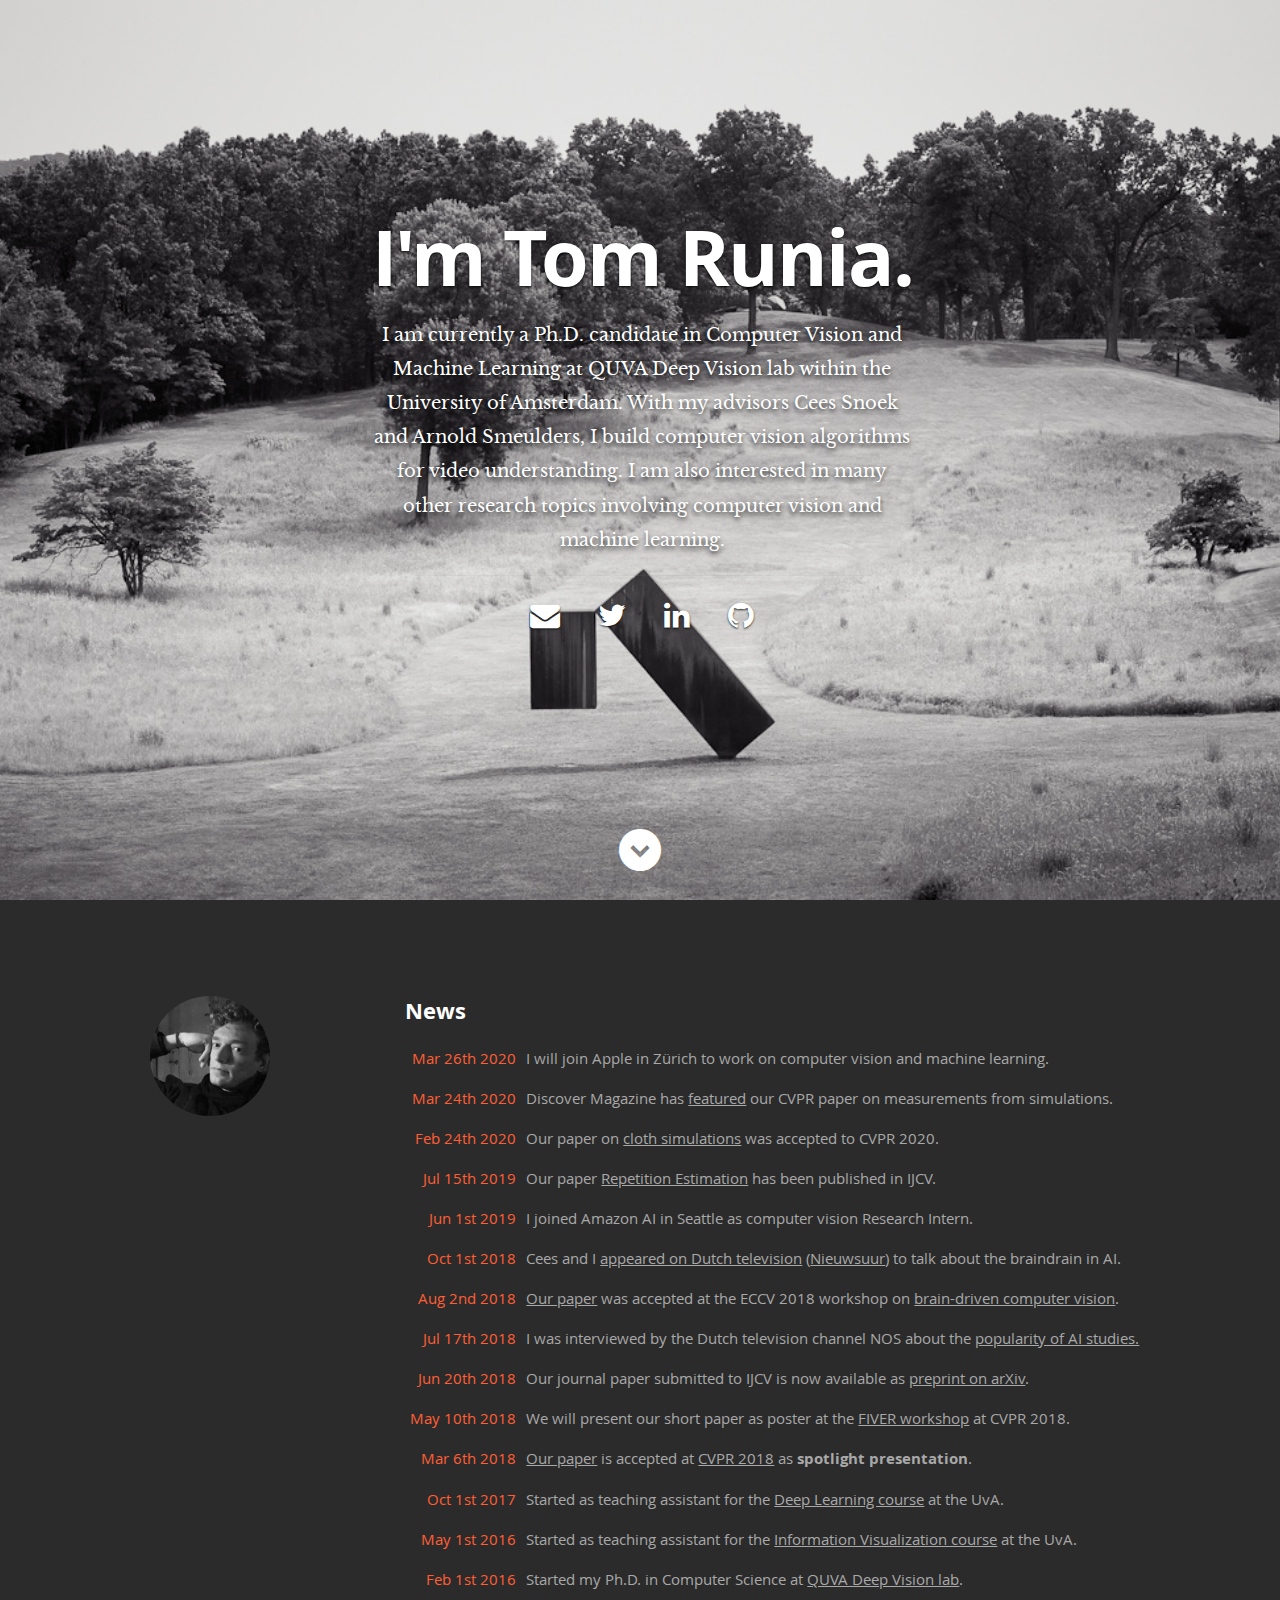
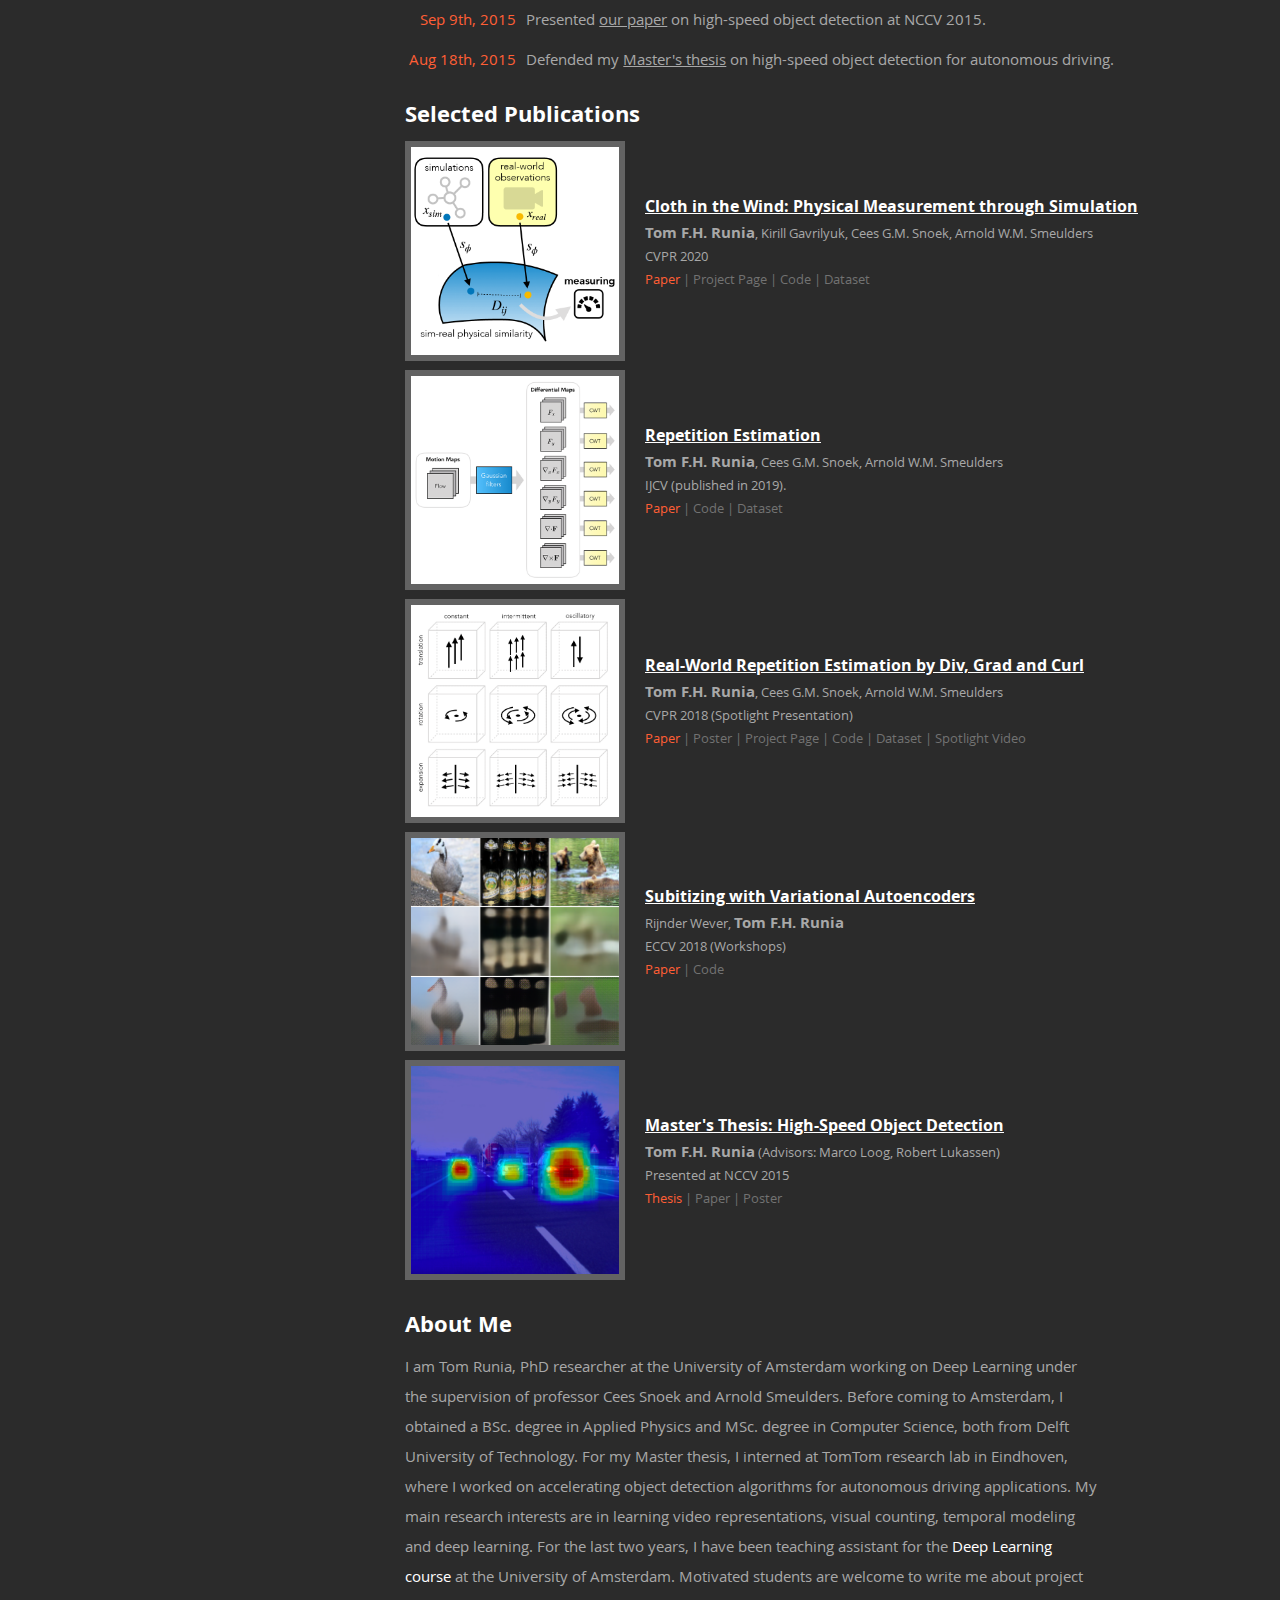
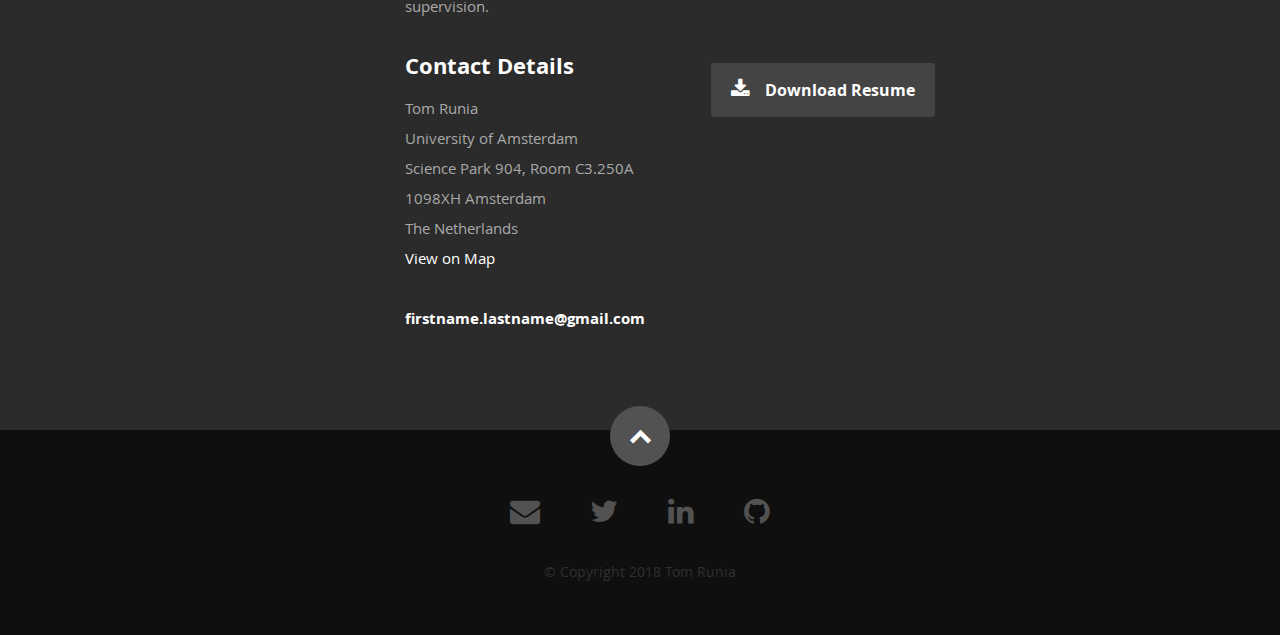
==== index.html @ 2330a6d6 "cvpr links" ====
<!DOCTYPE html>
<!--[if lt IE 8 ]><html class="no-js ie ie7" lang="en"> <![endif]-->
<!--[if IE 8 ]><html class="no-js ie ie8" lang="en"> <![endif]-->
<!--[if (gte IE 8)|!(IE)]><!--><html class="no-js" lang="en"> <!--<![endif]-->
<head>

   <!--- Basic Page Needs
   ================================================== -->
   <meta charset="utf-8">
	<title>Tom Runia | Computer Vision &amp; Machine Learning</title>

   <meta name="keywords" content="Deep Learning, Tom, Runia, Delft, University, Academic, Amsterdam, QUVA, Qualcomm, Research, Machine Learning, Computer Vision, Neural Networks, Video Analysis, Counting, Publications, Multimedia, Detector, Images, Video, Lab">
	<meta name="description" content="Tom Runia&#039;s research on artificial intelligence @ University of Amsterdam.">
	<meta name="author" content="Tom Runia">

   <!-- Mobile Specific Metas
   ================================================== -->
	<meta name="viewport" content="width=device-width, initial-scale=1, maximum-scale=1">

	<!-- CSS
    ================================================== -->
   <link rel="stylesheet" href="css/default.css">
	<link rel="stylesheet" href="css/layout.css">
   <link rel="stylesheet" href="css/media-queries.css">
   <link rel="stylesheet" href="css/magnific-popup.css">

   <!-- Script
   ================================================== -->
	<script src="js/modernizr.js"></script>

   <script>
      var username = "firstname.lastname";
      var hostname = "gmail";
      var suffix   = "com";
      var linktext = username + "@" + hostname + "." + suffix;
      var mttext   = "mail" + "to:" + linktext
   </script>

   <!-- Global site tag (gtag.js) - Google Analytics -->
    <script async src="https://www.googletagmanager.com/gtag/js?id=UA-114690250-1"></script>
    <script>
      window.dataLayer = window.dataLayer || [];
      function gtag(){dataLayer.push(arguments);}
      gtag('js', new Date());

      gtag('config', 'UA-114690250-1');
    </script>


   <!-- Favicons
	================================================== -->
	<link rel="apple-touch-icon" sizes="57x57" href="images/favicons/apple-icon-57x57.png">
   <link rel="apple-touch-icon" sizes="60x60" href="images/favicons/apple-icon-60x60.png">
   <link rel="apple-touch-icon" sizes="72x72" href="images/favicons/apple-icon-72x72.png">
   <link rel="apple-touch-icon" sizes="76x76" href="images/favicons/apple-icon-76x76.png">
   <link rel="apple-touch-icon" sizes="114x114" href="images/favicons/apple-icon-114x114.png">
   <link rel="apple-touch-icon" sizes="120x120" href="images/favicons/apple-icon-120x120.png">
   <link rel="apple-touch-icon" sizes="144x144" href="images/favicons/apple-icon-144x144.png">
   <link rel="apple-touch-icon" sizes="152x152" href="images/favicons/apple-icon-152x152.png">
   <link rel="apple-touch-icon" sizes="180x180" href="images/favicons/apple-icon-180x180.png">
   <link rel="icon" type="image/png" sizes="192x192"  href="images/favicons/android-icon-192x192.png">
   <link rel="icon" type="image/png" sizes="32x32" href="images/favicons/favicon-32x32.png">
   <link rel="icon" type="image/png" sizes="96x96" href="images/favicons/favicon-96x96.png">
   <link rel="icon" type="image/png" sizes="16x16" href="images/favicons/favicon-16x16.png">
   <link rel="manifest" href="/manifest.json">
   <meta name="msapplication-TileColor" content="#ffffff">
   <meta name="msapplication-TileImage" content="images/favicons/ms-icon-144x144.png">
   <meta name="theme-color" content="#ffffff">

</head>

<body>

   <!-- Header
   ================================================== -->
   <header id="home">

      <nav id="nav-wrap">

         <a class="mobile-btn" href="#nav-wrap" title="Show navigation">Show navigation</a>
	      <a class="mobile-btn" href="#" title="Hide navigation">Hide navigation</a>

         <!-- <ul id="nav" class="nav">
            <li class="current"><a class="smoothscroll" href="#home">Home</a></li>
            <li><a class="smoothscroll" href="#about">About</a></li>
            <li><a class="smoothscroll" href="#about">Contact</a></li>
         </ul> -->

      </nav> <!-- end #nav-wrap -->

      <div class="row banner">
         <div class="banner-text">
            <h1 class="responsive-headline">I'm Tom Runia.</h1>
            <h3>I am currently a Ph.D. candidate in Computer Vision and Machine Learning at <a href="https://ivi.fnwi.uva.nl/quva/" title="QUVA Deep Vision Lab"></a>QUVA Deep Vision lab</a> within the University of Amsterdam. With my advisors <a href="http://www.ceessnoek.info/">Cees Snoek</a> and <a href="https://staff.fnwi.uva.nl/a.w.m.smeulders/">Arnold Smeulders</a>, I build computer vision algorithms for video understanding. I am also interested in many other research topics involving computer vision and machine learning.</h3>
            <hr />
            <ul class="social">
               <li><script>document.write("<a href='" + mttext + "'>");</script><i class="fa fa-envelope"></i></a></li>
               <li><a href="https://twitter.com/tomrunia" title="Twitter"><i class="fa fa-twitter"></i></a></li>
               <li><a href="https://www.linkedin.com/in/tom-runia-29448435" title="LinkedIn"><i class="fa fa-linkedin"></i></a></li>
               <!-- <li><a href="https://scholar.google.com/" title="Google Scholar"><i class="fa fa-graduation-cap"></i></a></li> -->
               <li><a href="https://github.com/tomrunia" title="GitHub"><i class="fa fa-github"></i></a></li>
            </ul>

         </div>
      </div>

      <p class="scrolldown">
         <a class="smoothscroll" href="#about"><i class="icon-down-circle"></i></a>
      </p>

   </header> <!-- Header End -->


   <!-- About Section
   ================================================== -->
   <section id="about">

      <div class="row">

         <div class="three columns">

            <img class="profile-pic"  src="images/tom-runia-profile-picture.png" alt="Tom Runia profile picture" />

         </div>

         <div class="nine columns main-col">

            <h2>News</h2>

            <table id="news">
               <tr>
                  <td class="date">Mar 26th 2020</td>
                  <td class="description">I will join Apple in Z&uuml;rich to work on computer vision and machine learning.</td>
               </tr>
               <tr>
                  <td class="date">Mar 24th 2020</td>
                  <td class="description">Discover Magazine has <a href="https://www.discovermagazine.com/technology/digital-simulations-herald-a-new-era-of-intelligent-measurement"
                     title="Digital Simulations Herald a New Era of Intelligent Measurement">featured</a> our CVPR paper on measurements from simulations.
               </tr>
               <tr>
                  <td class="date">Feb 24th 2020</td>
                  <td class="description">Our paper on <a href="https://arxiv.org/abs/2003.05065" title="Cloth in the Wind">cloth simulations</a> was accepted to CVPR 2020.</td>
               </tr>
               <tr>
                  <td class="date">Jul 15th 2019</td>
                  <td class="description">Our paper <a href="https://link.springer.com/article/10.1007/s11263-019-01194-0">Repetition Estimation</a> has been published in IJCV.</td>
               </tr>
               <tr>
                  <td class="date">Jun 1st 2019</td>
                  <td class="description">I joined Amazon AI in Seattle as computer vision Research Intern.</td>
               </tr>
              <tr>
                <td class="date">Oct 1st 2018</td>
                <td class="description">Cees and I <a href='assets/20180930_Nieuwsuur_Braindrain.mp4' title='Nieuwsuur on the Briandrain in AI'>appeared on Dutch television</a> (<a href="https://nos.nl/nieuwsuur/artikel/2252834-ai-special-het-spanningsvlak-tussen-mens-en-machine.html" title="AI-special: het spanningsvlak tussen mens en machine">Nieuwsuur</a>) to talk about the braindrain in AI.
                </td>
              </tr>
              <tr>
                <td class="date">Aug 2nd 2018</td>
                <td class="description"><a href="https://arxiv.org/abs/1808.00257" title="Subitizing with Variational Autoencoders">Our paper</a> was accepted at the ECCV 2018 workshop on <a href="http://www.upcv.upatras.gr/BDCV/dates.html">brain-driven computer vision</a>.</td>
              </tr>
              <tr>
                <td class="date">Jul 17th 2018</td>
                <td class="description">I was interviewed by the Dutch television channel NOS about the <a href="https://nos.nl/artikel/2241827-actieplan-nodig-voor-populaire-computertechnische-studies.html" title=
                  "NOS Nieuws | Actieplan nodig voor populaire computertechnische studies" target="_blank">popularity of AI studies.</td>
              </tr>
              <tr>
                <td class="date">Jun 20th 2018</td>
                <td class="description">Our journal paper submitted to IJCV is now available as <a href="https://arxiv.org/abs/1806.06984" title="Repetition Estimation at arXiv">preprint on arXiv</a>.</td>
              </tr>
               <tr>
                <td class="date">May 10th 2018</td>
                <td class="description">We will present our short paper as poster at the <a href="http://fiver.eecs.umich.edu/" title="Fine-Grained Instructional Video Understanding Workshop">FIVER workshop</a> at CVPR 2018.</td>
              </tr>
              <tr>
                <td class="date">Mar 6th 2018</td>
                <td class="description"><a href="http://openaccess.thecvf.com/content_cvpr_2018/papers/Runia_Real-World_Repetition_Estimation_CVPR_2018_paper.pdf" title="Real-World Repetition Estimation by Div, Grad and Curl">Our paper</a> is accepted at <a href="http://cvpr2018.thecvf.com/" title="The IEEE Conference on Computer Vision and Pattern Recognition">CVPR 2018</a> as <strong>spotlight presentation</strong>.</td>
              </tr>
              <tr>
                <td class="date">Oct 1st 2017</td>
                <td class="description">Started as teaching assistant for the <a href="https://deeplearningamsterdam.github.io/" title="UvA deep learning course">Deep Learning course</a> at the UvA.</td>
              </tr>
              <tr>
                <td class="date">May 1st 2016</td>
                <td class="description">Started as teaching assistant for the <a href="https://github.com/tomrunia/UvA-InfoVis-Students" title="UvA information visualization course">Information Visualization course</a> at the UvA.</td>
              </tr>
              <tr>
                <td class="date">Feb 1st 2016</td>
                <td class="description">Started my Ph.D. in Computer Science at <a href="https://ivi.fnwi.uva.nl/quva/category/news/" title="QUVA Deep Vision Lab">QUVA Deep Vision lab</a>.</td>
              </tr>
              <tr>
                <td class="date">Sep 9th, 2015</td>
                <td class="description">Presented <a href="assets/runia2015-high-speed-object-detection.pdf" title="The System Design of a High-Speed Object Detector">our paper</a> on high-speed object detection at NCCV 2015.</td>
              </tr>
              <tr>
                <td class="date">Aug 18th, 2015</td>
                <td class="description">Defended my <a href="assets/runia2015-master-thesis.pdf" title="Master's thesis on High-Speed Object Detection">Master's thesis</a> on high-speed object detection for autonomous driving.</td>
              </tr>

            </table>

            <h2>Selected Publications</h2>

            <table id="publications">

               <!-- CVPR 2020 -->
               <tr>
                <td class="paper-thumbnail"><a href="http://openaccess.thecvf.com/content_CVPR_2020/papers/Runia_Cloth_in_the_Wind_A_Case_Study_of_Physical_Measurement_CVPR_2020_paper.pdf" title="Cloth in the Wind: A Case Study of Physical Measurement through Simulation"><img src="images/paper-thumbnails/cvpr2020_cloth.png" alt="CVPR 2020 - Cloth in the Wind: A Case Study of Physical Measurement through Simulation"/></a></td>
                <td class="description">
                  <h4><a href="http://openaccess.thecvf.com/content_CVPR_2020/papers/Runia_Cloth_in_the_Wind_A_Case_Study_of_Physical_Measurement_CVPR_2020_paper.pdf" title="Cloth in the Wind: A Case Study of Physical Measurement through Simulation">Cloth in the Wind: Physical Measurement through Simulation</a></h4>
                  <p>
                     <span class="authors"><strong>Tom F.H. Runia</strong>, Kirill Gavrilyuk, Cees G.M. Snoek, Arnold W.M. Smeulders</span> <br />
                     <span class="venue"><a href="http://cvpr2020.thecvf.com/">CVPR 2020</a></span> <br />
                     <span class="links">
                        <a href="http://openaccess.thecvf.com/content_CVPR_2020/papers/Runia_Cloth_in_the_Wind_A_Case_Study_of_Physical_Measurement_CVPR_2020_paper.pdf" title="Cloth in the Wind: A Case Study of Physical Measurement through Simulation" class="paper-link">Paper</a> |
                        <a href="http://tomrunia.github.io/projects/cloth/" title="CVPR 2020 - Project Page">Project Page</a> |
                        <a href="https://github.com/tomrunia/SDN/" title="CVPR 2020 - Github">Code</a> | <a href="http://isis-data.science.uva.nl/tomrunia/runia-flag-dataset.tar.gz"
                           title="CVPR 2020 - Dataset Download">Dataset</a>
                     </span>
                  </p>
                </td>
               </tr>

               <!-- IJCV 2018 -->
               <tr>
                <td class="paper-thumbnail"><a href="https://link.springer.com/article/10.1007/s11263-019-01194-0" title="Repetition Estimation"><img src="images/paper-thumbnails/ijcv2018_runia_repetition.png" alt="IJCV - Repetition Estimation"/></a></td>
                <td class="description">
                  <h4><a href="https://link.springer.com/article/10.1007/s11263-019-01194-0" title="Repetition Estimation">Repetition Estimation</a></h4>
                  <p>
                     <span class="authors"><strong>Tom F.H. Runia</strong>, Cees G.M. Snoek, Arnold W.M. Smeulders</span> <br/>
                     <span class="venue"><a href="https://link.springer.com/article/10.1007/s11263-019-01194-0">IJCV (published in 2019).</a></span> <br/>
                     <span class="links"><a href="https://link.springer.com/article/10.1007/s11263-019-01194-0" title="Repetition Estimation" class="paper-link">Paper</a> | <a href="https://github.com/tomrunia/PyTorchWavelets" title="IJCV - Github">Code</a> | <a href="http://isis-data.science.uva.nl/tomrunia/QUVARepetitionDataset.tar.gz" title="CVPR 2018 - Dataset Download">Dataset</a></span>
                  </p>
                </td>
               </tr>

               <!-- CVPR 2018 -->
               <tr>
                <td class="paper-thumbnail"><a href="http://openaccess.thecvf.com/content_cvpr_2018/papers/Runia_Real-World_Repetition_Estimation_CVPR_2018_paper.pdf" title="Real-World Repetition Estimation by Div, Grad and Curl"><img src="images/paper-thumbnails/cvpr2018_runia_repetition.png" alt="CVPR 2018 - Real-World Repetition Estimation by Div, Grad and Curl" style="padding:6px;"/></a></td>
                <td class="description">
                  <h4><a href="http://openaccess.thecvf.com/content_cvpr_2018/papers/Runia_Real-World_Repetition_Estimation_CVPR_2018_paper.pdf" title="Real-World Repetition Estimation by Div, Grad and Curl">Real-World Repetition Estimation by Div, Grad and Curl</a></h4>
                  <p>
                     <span class="authors"><strong>Tom F.H. Runia</strong>, Cees G.M. Snoek, Arnold W.M. Smeulders</span> <br/>
                     <span class="venue"><a href="http://cvpr2018.thecvf.com/">CVPR 2018 (Spotlight Presentation)</a></span> <br/>
                     <span class="links"><a href="http://openaccess.thecvf.com/content_cvpr_2018/papers/Runia_Real-World_Repetition_Estimation_CVPR_2018_paper.pdf" title="Real-World Repetition Estimation by Div, Grad and Curl" class="paper-link">Paper</a> | <a href="assets/runia_cvpr2018_poster.png" title="CVPR 2018 poster">Poster</a> | <a href="http://tomrunia.github.io/projects/repetition/" title="CVPR 2018 - Project Page">Project Page</a> | <a href="https://github.com/tomrunia/RepetitionEstimation" title="CVPR 2018 - Github">Code</a> | <a href="http://isis-data.science.uva.nl/tomrunia/QUVARepetitionDataset.tar.gz" title="CVPR 2018 - Dataset Download">Dataset</a> | <a href="https://www.youtube.com/watch?v=CSrai1_KOxE" title="Spotlight Video">Spotlight Video</a></span>
                  </p>
                </td>
               </tr>

               <!-- ECCV Workshop 2018 -->
               <tr>
                  <td class="paper-thumbnail"><a href="assets/wever_runia_ECCV-W2018_subitizing.pdf"
                        title="Subitizing with Variational Autoencoders"><img
                           src="images/paper-thumbnails/eccvw2018_subitizing_preview.png"
                           alt="ECCV-W - Subitizing with Variational Autoencoders" /></a></td>
                  <td class="description">
                     <h4><a href="assets/wever_runia_ECCV-W2018_subitizing.pdf"
                           title="Subitizing with Variational Autoencoders">Subitizing with Variational Autoencoders</a></h4>
                     <p>
                        <span class="authors">Rijnder Wever, <strong>Tom F.H. Runia</strong></span> <br />
                        <span class="venue"><a href="https://eccv2018.org/">ECCV 2018 (Workshops)</a></span> <br />
                        <span class="links"><a href="assets/wever_runia_ECCV-W2018_subitizing.pdf"
                              title="Subitizing with Variational Autoencoders" class="paper-link">Paper</a> | <a
                              href="https://github.com/rien333/numbersense-vae" title="ECCV-W Subitizing - Github">Code</a></span>
                     </p>
                  </td>
               </tr>

               <!-- NCCV 2016 -->
               <tr>
                <td class="paper-thumbnail"><a href="assets/runia2015-master-thesis.pdf" title="Master's Thesis - Tom Runia"><img src="images/paper-thumbnails/nccv2015_runia_object_detection.png" alt="CVPR 2018 - Master's Thesis - High-Speed Object Detection" style="padding:0;"/></a></td>
                <td class="description">
                  <h4><a href="assets/runia2015-master-thesis.pdf" title="Master's Thesis - Tom Runia">Master's Thesis: High-Speed Object Detection</a></h4>
                  <p>
                     <span class="authors"><strong>Tom F.H. Runia</strong> (Advisors: Marco Loog, Robert Lukassen)</span> <br/>
                     <span class="venue"><a href="http://www.nccv2015.nl/index.html">Presented at NCCV 2015</a></span> <br/>
                     <span class="links"><a href="assets/runia2015-master-thesis.pdf" title="Master's Thesis Tom Runia" class="paper-link">Thesis</a> | <a href="assets/runia2015-high-speed-object-detection.pdf" title="NCCV 2015 paper">Paper</a> | <a href="assets/runia2015-poster-nccv-high-speed-object-detection.pdf" title="NCCV 2015 poster">Poster</a></span>
                  </p>
                </td>
               </tr>
            </table>

            <h2>About Me</h2>

            <p>I am Tom Runia, PhD researcher at the University of Amsterdam working on Deep Learning under the supervision of professor Cees Snoek and Arnold Smeulders. Before coming to Amsterdam, I obtained a BSc. degree in Applied Physics and MSc. degree in Computer Science, both from Delft University of Technology. For my Master thesis, I interned at TomTom research lab in Eindhoven, where I worked on accelerating object detection algorithms for autonomous driving applications. My main research interests are in learning video representations, visual counting, temporal modeling and deep learning. For the last two years, I have been teaching assistant for the <a href="http://uvadlc.github.io/">Deep Learning course</a> at the University of Amsterdam. Motivated students are welcome to write me about project supervision.
            </p>

            <div class="row">

               <div class="columns contact-details">

                  <h2>Contact Details</h2>
                  <p class="address">
						   <span>Tom Runia</span><br>
						   <span>University of Amsterdam<br>
						         Science Park 904, Room C3.250A<br>
                           1098XH Amsterdam<br>
                           The Netherlands<br>
                           <a href="https://goo.gl/maps/fvYk6Wgd4KF2" title="Science Park 904, Location">View on Map</a>
                     </span><br><br>
                     <span><script>document.write("<strong><a href='" + "mail" + "to:" + username + "@" + hostname + "." + suffix + "'>" + linktext + "</a></strong>");</script></span>
					   </p>

               </div>

               <div class="columns download">
                  <p>
                     <a href="assets/CV_TomRunia.pdf" class="button"><i class="fa fa-download"></i>Download Resume</a>
                  </p>
               </div>

            </div> <!-- end row -->

         </div> <!-- end .main-col -->

      </div>

   </section> <!-- About Section End-->


   <!-- Research Section
   ==================================================
   <section id="research">

      <div class="row education">

         <div class="three columns header-col">
            <h1><span>Research</span></h1>
         </div>

         <div class="nine columns main-col">

            <div class="row item">

               <div class="twelve columns">

                  <h3>High-Speed Object Detection</h3>
                  <p class="info">Master Thesis <span>&bull;</span> <em class="date">August 2015</em></p>

                  <p>
                  This work was performed at TomTom research lab in Eindhoven as Master thesis. We focused on accelerating methods for object detection in the context of computer vision for autonomous driving. The research paper was published at the <a href="http://www.nccv2015.nl/">Dutch Conference on Computer Vision</a> (NCCV). <strong>Downloads</strong>: <a href="assets/runia2015-master-thesis.pdf" title="Download Thesis">Thesis</a> &bull; <a href="assets/runia2015-high-speed-object-detection.pdf" title="Download NCCV paper">Paper</a> &bull; <a href="assets/runia2015-poster-nccv-high-speed-object-detection.pdf" title="Download NCCV poster">Poster</a>.
                  </p>

               </div>

            </div>
         </div>
      </div>
   </section> -->


   <!-- footer
   ================================================== -->
   <footer>

      <div class="row">

         <div class="twelve columns">

            <ul class="social-links">
               <li><script>document.write("<a href='" + mttext + "'>");</script><i class="fa fa-envelope"></i></a></li>
               <li><a href="https://twitter.com/tomrunia" title="Twitter"><i class="fa fa-twitter"></i></a></li>
               <li><a href="https://www.linkedin.com/in/tom-runia-29448435" title="LinkedIn"><i class="fa fa-linkedin"></i></a></li>
               <!-- <li><a href="https://scholar.google.com/" title="Google Scholar"><i class="fa fa-graduation-cap"></i></a></li> -->
               <li><a href="https://github.com/tomrunia" title="GitHub"><i class="fa fa-github"></i></a></li>
            </ul>

            <ul class="copyright">
               <li>&copy; Copyright 2018 Tom Runia</li>
            </ul>

         </div>

         <div id="go-top"><a class="smoothscroll" title="Back to Top" href="#home"><i class="icon-up-open"></i></a></div>

      </div>

   </footer> <!-- Footer End-->

   <!-- Java Script
   ================================================== -->
   <script src="http://ajax.googleapis.com/ajax/libs/jquery/1.10.2/jquery.min.js"></script>
   <script>window.jQuery || document.write('<script src="js/jquery-1.10.2.min.js"><\/script>')</script>
   <script type="text/javascript" src="js/jquery-migrate-1.2.1.min.js"></script>

   <script src="js/jquery.flexslider.js"></script>
   <script src="js/waypoints.js"></script>
   <script src="js/jquery.fittext.js"></script>
   <script src="js/magnific-popup.js"></script>
   <script src="js/init.js"></script>

</body>

</html>
---- css/default.css ----
/*
=====================================================================
*   Ceevee v1.0 Default Stylesheet
*   url: styleshout.com
*   03-17-2014
=====================================================================

TOC:
a. Webfonts and Icon fonts
b. Reset
c. Default Styles
   1. Basic
   2. Typography
   3. Links
   4. Images
   5. Buttons
   6. Forms
d. Grid
e. Others
   1. Clearing
   2. Misc

=====================================================================  */

/* ------------------------------------------------------------------ */
/* a. Webfonts and Icon fonts
 ------------------------------------------------------------------ */

@import url("fonts.css");
@import url("fontello/css/fontello.css");
@import url("font-awesome/css/font-awesome.min.css");

/* ------------------------------------------------------------------
/* b. Reset
      Adapted from:
      Normalize.css - https://github.com/necolas/normalize.css/
      HTML5 Doctor Reset - html5doctor.com/html-5-reset-stylesheet/
/* ------------------------------------------------------------------ */

html, body, div, span, object, iframe,
h1, h2, h3, h4, h5, h6, p, blockquote, pre,
abbr, address, cite, code,
del, dfn, em, img, ins, kbd, q, samp,
small, strong, sub, sup, var,
b, i,
dl, dt, dd, ol, ul, li,
fieldset, form, label, legend,
table, caption, tbody, tfoot, thead, tr, th, td,
article, aside, canvas, details, figcaption, figure,
footer, header, hgroup, menu, nav, section, summary,
time, mark, audio, video {
   margin: 0;
   padding: 0;
   border: 0;
   outline: 0;
   font-size: 100%;
   vertical-align: baseline;
   background: transparent;
}

article,aside,details,figcaption,figure,
footer,header,hgroup,menu,nav,section {
   display: block;
}

audio,
canvas,
video {
   display: inline-block;
}

audio:not([controls]) {
   display: none;
   height: 0;
}

[hidden] { display: none; }

code, kbd, pre, samp {
   font-family: monospace, serif;
   font-size: 1em;
}

pre {
   white-space: pre;
   white-space: pre-wrap;
   word-wrap: break-word;
}

blockquote, q { quotes: &#8220 &#8220; }

blockquote:before, blockquote:after,
q:before, q:after {
   content: '';
   content: none;
}

ins {
   background-color: #ff9;
   color: #000;
   text-decoration: none;
}

mark {
   background-color: #A7F4F6;
   color: #555;
}

del { text-decoration: line-through; }

abbr[title], dfn[title] {
   border-bottom: 1px dotted;
   cursor: help;
}

table {
   border-collapse: collapse;
   border-spacing: 0;
}


/* ------------------------------------------------------------------ */
/* c. Default and Basic Styles
      Adapted from:
      Skeleton CSS Framework - http://www.getskeleton.com/
      Typeplate Typographic Starter Kit - http://typeplate.com/
/* ------------------------------------------------------------------ */

/*  1. Basic  ------------------------------------------------------- */

*,
*:before,
*:after {
   -moz-box-sizing: border-box;
   -webkit-box-sizing: border-box;
   box-sizing: border-box;
}

html {
   font-size: 62.5%;
   -webkit-font-smoothing: antialiased;
}

body {
   background: #fff;
   font-family: 'opensans-regular', sans-serif;
   font-weight: normal;
   font-size: 15px;
   line-height: 30px;
	color: #838C95;

   -webkit-font-smoothing: antialiased; /* Fix for webkit rendering */
	-webkit-text-size-adjust: 100%;
}

/*  2. Typography
       Vertical rhythm with leading derived from 6
--------------------------------------------------------------------- */

h1, h2, h3, h4, h5, h6 {
   color: #313131;
	font-family: 'opensans-bold', sans-serif;
   font-weight: normal;
}
h1 a, h2 a, h3 a, h4 a, h5 a, h6 a { font-weight: inherit; }
h1 { font-size: 38px; line-height: 42px; margin-bottom: 12px; letter-spacing: -1px; }
h2 { font-size: 28px; line-height: 36px; margin-bottom: 6px; }
h3 { font-size: 22px; line-height: 30px; margin-bottom: 12px; }
h4 { font-size: 20px; line-height: 30px; margin-bottom: 6px; }
h5 { font-size: 18px; line-height: 30px; }
h6 { font-size: 14px; line-height: 30px; }
.subheader { }

p { margin: 0 0 30px 0; }
p img { margin: 0; }
p.lead {
   font: 19px/36px 'opensans-light', sans-serif;
   margin-bottom: 18px;
}

/* for 'em' and 'strong' tags, font-size and line-height should be same with
the body tag due to rendering problems in some browsers */
em { font: 15px/30px 'opensans-italic', sans-serif; }
strong, b { font: 15px/30px 'opensans-bold', sans-serif; }
small { font-size: 11px; line-height: inherit; }

/*	Blockquotes */
blockquote {
   margin: 30px 0px;
   padding-left: 40px;
   position: relative;
}
blockquote:before {
   content: "\201C";
   opacity: 0.45;
   font-size: 80px;
   line-height: 0px;
   margin: 0;
   font-family: arial, sans-serif;

   position: absolute;
   top:  30px;
	left: 0;
}
blockquote p {
   font-family: 'librebaskerville-italic', serif;
   padding: 0;
   font-size: 18px;
   line-height: 36px;
}
blockquote cite {
   display: block;
   font-size: 12px;
   font-style: normal;
   line-height: 18px;
}
blockquote cite:before { content: "\2014 \0020"; }
blockquote cite a,
blockquote cite a:visited { color: #8B9798; border: none }

/* ---------------------------------------------------------------------
/*  Pull Quotes Markup
/*
    <aside class="pull-quote">
		<blockquote>
			<p></p>
		</blockquote>
	 </aside>
/*
/* --------------------------------------------------------------------- */
.pull-quote {
   position: relative;
	padding: 18px 30px 18px 0px;
}
.pull-quote:before,
.pull-quote:after {
	height: 1em;
	opacity: 0.45;
	position: absolute;
	font-size: 80px;
   font-family: Arial, Sans-Serif;
}
.pull-quote:before {
	content: "\201C";
	top:  33px;
	left: 0;
}
.pull-quote:after {
	content: '\201D';
	bottom: -33px;
	right: 0;
}
.pull-quote blockquote {
   margin: 0;
}
.pull-quote blockquote:before {
   content: none;
}

/* Abbreviations */
abbr {
   font-family: 'opensans-bold', sans-serif;
	font-variant: small-caps;
	text-transform: lowercase;
   letter-spacing: .5px;
	color: gray;
}
abbr:hover { cursor: help; }

/* drop cap */
.drop-cap:first-letter {
	float: left;
	margin: 0;
	padding: 14px 6px 0 0;
	font-size: 84px;
	font-family: /* Copperplate */ 'opensans-bold', sans-serif;
   line-height: 60px;
	text-indent: 0;
	background: transparent;
	color: inherit;
}

hr { border: solid #E3E3E3; border-width: 1px 0 0; clear: both; margin: 11px 0 30px; height: 0; }


/*  3. Links  ------------------------------------------------------- */

a, a:visited {
   text-decoration: none;
   outline: 0;
   color: #FF5E35;

   -webkit-transition: color .3s ease-in-out;
   -moz-transition: color .3s ease-in-out;
   -o-transition: color .3s ease-in-out;
   transition: color .3s ease-in-out;
}
a:hover, a:focus { color: #313131; }
p a, p a:visited { line-height: inherit; }


/*  4. List  --------------------------------------------------------- */

ul, ol { margin-bottom: 24px; margin-top: 12px; }
ul { list-style: none outside; }
ol { list-style: decimal; }
ol, ul.square, ul.circle, ul.disc { margin-left: 30px; }
ul.square { list-style: square outside; }
ul.circle { list-style: circle outside; }
ul.disc { list-style: disc outside; }
ul ul, ul ol,
ol ol, ol ul { margin: 6px 0 6px 30px; }
ul ul li, ul ol li,
ol ol li, ol ul li { margin-bottom: 6px; }
li { line-height: 18px; margin-bottom: 12px; }
ul.large li { }
li p { }

/* ---------------------------------------------------------------------
/*  Stats Tab Markup

    <ul class="stats-tabs">
		<li><a href="#">[value]<b>[name]</b></a></li>
	 </ul>

    Extend this object into your markup.
/*
/* --------------------------------------------------------------------- */
.stats-tabs {
   padding: 0;
   margin: 24px 0;
}
.stats-tabs li {
	display: inline-block;
	margin: 0 10px 18px 0;
	padding: 0 10px 0 0;
	border-right: 1px solid #ccc;
}
.stats-tabs li:last-child {
	margin: 0;
	padding: 0;
	border: none;
}
.stats-tabs li a {
	display: inline-block;
	font-size: 22px;
	font-family: 'opensans-bold', sans-serif;
   border: none;
   color: #313131;
}
.stats-tabs li a:hover {
   color:#FF5E35;
}
.stats-tabs li a b {
	display: block;
	margin: 6px 0 0 0;
	font-size: 13px;
	font-family: 'opensans-regular', sans-serif;
   color: #8B9798;
}

/* definition list */
dl { margin: 12px 0; }
dt { margin: 0; color:#11ABB0; }
dd { margin: 0 0 0 20px; }

/* Lining Definition Style Markup */
.lining dt,
.lining dd {
	display: inline;
	margin: 0;
}
.lining dt + dt:before,
.lining dd + dt:before {
	content: "\A";
	white-space: pre;
}
.lining dd + dd:before {
	content: ", ";
}
.lining dd:before {
	content: ": ";
	margin-left: -0.2em;
}

/* Dictionary Definition Style Markup */
.dictionary-style dt {
	display: inline;
	counter-reset: definitions;
}
.dictionary-style dt + dt:before {
	content: ", ";
	margin-left: -0.2em;
}
.dictionary-style dd {
	display: block;
	counter-increment: definitions;
}
.dictionary-style dd:before {
	content: counter(definitions, decimal) ". ";
}

/* Pagination */
.pagination {
   margin: 36px auto;
   text-align: center;
}
.pagination ul li {
   display: inline-block;
   margin: 0;
   padding: 0;
}
.pagination .page-numbers {
   font: 15px/18px 'opensans-bold', sans-serif;
   display: inline-block;
   padding: 6px 10px;
   margin-right: 3px;
   margin-bottom: 6px;
	color: #6E757C;
	background-color: #E6E8EB;

	-webkit-transition: all 200ms ease-in-out;
	-moz-transition: all 200ms ease-in-out;
	-o-transition: all 200ms ease-in-out;
	-ms-transition: all 200ms ease-in-out;
	transition: all 200ms ease-in-out;

   -moz-border-radius: 3px;
   -webkit-border-radius: 3px;
   -khtml-border-radius: 3px;
	border-radius: 3px;
}
.pagination .page-numbers:hover {
   background: #838A91;
   color: #fff;
}
.pagination .current,
.pagination .current:hover {
   background-color: #FF5E35;
   color: #fff;
}
.pagination .inactive,
.pagination .inactive:hover {
   background-color: #E6E8EB;
	color: #A9ADB2;
}
.pagination .prev, .pagination .next {}

/*  5. Images  --------------------------------------------------------- */

img {
   max-width: 100%;
   height: auto;
}
img.pull-right { margin: 12px 0px 0px 18px; }
img.pull-left { margin: 12px 18px 0px 0px; }

/*  6. Buttons  --------------------------------------------------------- */

.button,
.button:visited,
button,
input[type="submit"],
input[type="reset"],
input[type="button"] {
   font: 16px/30px 'opensans-bold', sans-serif;
   background: #FF5E35;
   display: inline-block;
	text-decoration: none;
   letter-spacing: 0;
   color: #fff;
	padding: 12px 20px;
	margin-bottom: 18px;
   border: none;
   cursor: pointer;
   height: auto;

   -webkit-transition: all .2s ease-in-out;
	-moz-transition: all .2s ease-in-out;
	-o-transition: all .2s ease-in-out;
	-ms-transition: all .2s ease-in-out;
	transition: all .2s ease-in-out;

   -moz-border-radius: 3px;
   -webkit-border-radius: 3px;
   -khtml-border-radius: 3px;
   border-radius: 3px;
}

.button:hover,
button:hover,
input[type="submit"]:hover,
input[type="reset"]:hover,
input[type="button"]:hover {
   background: #3d4145;
   color: #fff;
}

.button:active,
button:active,
input[type="submit"]:active,
input[type="reset"]:active,
input[type="button"]:active {
   background: #3d4145;
   color: #fff;
}

.button.full-width,
button.full-width,
input[type="submit"].full-width,
input[type="reset"].full-width,
input[type="button"].full-width {
	width: 100%;
	padding-left: 0 !important;
	padding-right: 0 !important;
	text-align: center;
}

/* Fix for odd Mozilla border & padding issues */
button::-moz-focus-inner,
input::-moz-focus-inner {
    border: 0;
    padding: 0;
}


/*  7. Forms  --------------------------------------------------------- */

form { margin-bottom: 24px; }
fieldset { margin-bottom: 24px; }

input[type="text"],
input[type="password"],
input[type="email"],
textarea,
select {
   display: block;
   padding: 18px 15px;
   margin: 0 0 24px 0;
   border: 0;
   outline: none;
   vertical-align: middle;
   min-width: 225px;
	max-width: 100%;
   font-size: 15px;
   line-height: 24px;
	color: #647373;
	background: #D3D9D9;

}

/* select { padding: 0;
   width: 220px;
   } */

input[type="text"]:focus,
input[type="password"]:focus,
input[type="email"]:focus,
textarea:focus {
   color: #B3B7BC;
	background-color: #3d4145;
}

textarea { min-height: 220px; }

label,
legend {
   font: 16px/24px 'opensans-bold', sans-serif;
	margin: 12px 0;
   color: #3d4145;
   display: block;
}
label span,
legend span {
	color: #8B9798;
   font: 14px/24px 'opensans-regular', sans-serif;
}

input[type="checkbox"],
input[type="radio"] {
    font-size: 15px;
    color: #737373;
}

input[type="checkbox"] { display: inline; }

/* ------------------------------------------------------------------ */
/* d. Grid
---------------------------------------------------------------------
   gutter = 40px.
/* ------------------------------------------------------------------ */

/* default
--------------------------------------------------------------- */
.row {
   width: 96%;
   max-width: 1020px;
   margin: 0 auto;
}
/* fixed width for IE8 */
.ie .row { width: 1000px ; }

.narrow .row { max-width: 980px; }

.row .row { width: auto; max-width: none; margin: 0 -20px; }

/* row clearing */
.row:before,
.row:after {
    content: " ";
    display: table;
}
.row:after {
    clear: both;
}

.column, .columns {
   position: relative;
   padding: 0 20px;
   min-height: 1px;
   float: left;
}
.column.centered, .columns.centered  {
    float: none;
    margin: 0 auto;
}

/* removed gutters */
.row.collapsed > .column,
.row.collapsed > .columns,
.column.collapsed, .columns.collapsed  { padding: 0; }

[class*="column"] + [class*="column"]:last-child { float: right; }
[class*="column"] + [class*="column"].end { float: right; }

/* column widths */
.row .one         { width: 8.33333%; }
.row .two         { width: 16.66667%; }
.row .three       { width: 25%; }
.row .four        { width: 33.33333%; }
.row .five        { width: 41.66667%; }
.row .six         { width: 50%; }
.row .seven       { width: 58.33333%; }
.row .eight       { width: 66.66667%; }
.row .nine        { width: 75%; }
.row .ten         { width: 83.33333%; }
.row .eleven      { width: 91.66667%; }
.row .twelve      { width: 100%; }

/* Offsets */
.row .offset-1    { margin-left: 8.33333%; }
.row .offset-2    { margin-left: 16.66667%; }
.row .offset-3    { margin-left: 25%; }
.row .offset-4    { margin-left: 33.33333%; }
.row .offset-5    { margin-left: 41.66667%; }
.row .offset-6    { margin-left: 50%; }
.row .offset-7    { margin-left: 58.33333%; }
.row .offset-8    { margin-left: 66.66667%; }
.row .offset-9    { margin-left: 75%; }
.row .offset-10   { margin-left: 83.33333%; }
.row .offset-11   { margin-left: 91.66667%; }

/* Push/Pull */
.row .push-1      { left: 8.33333%; }
.row .pull-1      { right: 8.33333%; }
.row .push-2      { left: 16.66667%; 	}
.row .pull-2      { right: 16.66667%; }
.row .push-3      { left: 25%; }
.row .pull-3      { right: 25%;	}
.row .push-4      { left: 33.33333%; }
.row .pull-4      { right: 33.33333%; }
.row .push-5      { left: 41.66667%; }
.row .pull-5      { right: 41.66667%; }
.row .push-6      { left: 50%; }
.row .pull-6      { right: 50%; }
.row .push-7      { left: 58.33333%; }
.row .pull-7      { right: 58.33333%; }
.row .push-8      { left: 66.66667%; 	}
.row .pull-8      { right: 66.66667%; }
.row .push-9      { left: 75%; }
.row .pull-9      { right: 75%; }
.row .push-10     { left: 83.33333%; }
.row .pull-10     { right: 83.33333%; }
.row .push-11     { left: 91.66667%; }
.row .pull-11     { right: 91.66667%; }

/* block grids
--------------------------------------------------------------------- */
.bgrid-sixths [class*="column"]   { width: 16.66667%; }
.bgrid-quarters [class*="column"] { width: 25%; }
.bgrid-thirds [class*="column"]   { width: 33.33333%; }
.bgrid-halves [class*="column"]   { width: 50%; }

[class*="bgrid"] [class*="column"] + [class*="column"]:last-child { float: left; }

/* Left clearing for block grid columns - columns that changes width in
different screen sizes. Allows columns with different heights to align
properly.
--------------------------------------------------------------------- */
.first { clear: left; }   /* first column in default screen */
.s-first { clear: none; } /* first column in smaller screens */

/* smaller screens
--------------------------------------------------------------- */
@media only screen and (max-width: 900px) {

   /* block grids on small screens */
   .s-bgrid-sixths [class*="column"]   { width: 16.66667%; }
   .s-bgrid-quarters [class*="column"] { width: 25%; }
   .s-bgrid-thirds [class*="column"]   { width: 33.33333%; }
   .s-bgrid-halves [class*="column"]   { width: 50%; }

   /* block grids left clearing */
   .first { clear: none; }
   .s-first { clear: left; }

}

/* mobile wide/smaller tablets
--------------------------------------------------------------- */
@media only screen and (max-width: 767px) {

   .row {
	   width: 460px;
	   margin: 0 auto;
      padding: 0;
	}
   .column, .columns {
	   width: auto !important;
	   float: none;
	   margin-left: 0;
	   margin-right: 0;
      padding: 0 30px;
   }
   .row .row { width: auto; max-width: none; margin: 0 -30px; }

   [class*="column"] + [class*="column"]:last-child { float: none; }
   [class*="bgrid"] [class*="column"] + [class*="column"]:last-child { float: none; }

   /* Offsets */
   .row .offset-1    { margin-left: 0%; }
   .row .offset-2    { margin-left: 0%; }
   .row .offset-3    { margin-left: 0%; }
   .row .offset-4    { margin-left: 0%; }
   .row .offset-5    { margin-left: 0%; }
   .row .offset-6    { margin-left: 0%; }
   .row .offset-7    { margin-left: 0%; }
   .row .offset-8    { margin-left: 0%; }
   .row .offset-9    { margin-left: 0%; }
   .row .offset-10   { margin-left: 0%; }
   .row .offset-11   { margin-left: 0%; }
}

/* mobile narrow
--------------------------------------------------------------- */
@media only screen and (max-width: 460px) {

   .row { width: auto; }

}

/* larger screens
--------------------------------------------------------------- */
@media screen and (min-width: 1200px) {

   .wide .row { max-width: 1180px; }

}

/* ------------------------------------------------------------------ */
/* e. Others
/* ------------------------------------------------------------------ */

/*  1. Clearing
    (http://nicolasgallagher.com/micro-clearfix-hack/
--------------------------------------------------------------------- */

.cf:before,
.cf:after {
    content: " ";
    display: table;
}
.cf:after {
    clear: both;
}

/*  2. Misc -------------------------------------------------------- */

.remove-bottom { margin-bottom: 0 !important; }
.half-bottom { margin-bottom: 12px !important; }
.add-bottom { margin-bottom: 24px !important; }
.no-border { border: none; }

.text-center  { text-align: center !important; }
.text-left    { text-align: left !important; }
.text-right   { text-align: right !important; }
.pull-left    { float: left !important; }
.pull-right   { float: right !important; }
.align-center {
	margin-left: auto !important;
	margin-right: auto !important;
	text-align: center !important;
}
---- css/layout.css ----
/*
=====================================================================
*   Ceevee v1.0 Layout Stylesheet
*   url: styleshout.com
*   03-18-2014
=====================================================================

   TOC:
   a. General Styles
   b. Header Styles
   c. About Section
   d. Resume Section
   e. Portfolio Section
   f. Call To Action Section
   g. Testimonials Section
   h. Contact Section
   i. Footer

===================================================================== */

/* ------------------------------------------------------------------ */
/* a. General Styles
/* ------------------------------------------------------------------ */

body { background: #0f0f0f; }

/* ------------------------------------------------------------------ */
/* b. Header Styles
/* ------------------------------------------------------------------ */

header {
   position: relative;
   height: 800px;
   min-height: 500px;
   width: 100%;
   background: #161415 url(../images/header-background.jpg) no-repeat top center;
   background-size: cover !important;
	-webkit-background-size: cover !important;
   text-align: center;
   overflow: hidden;
}

/* vertically center banner section */
header:before {
   content: '';
   display: inline-block;
   vertical-align: middle;
   height: 100%;
}
header .banner {
   display: inline-block;
   vertical-align: middle;
   margin: 0 auto;
   width: 60%;
   padding-bottom: 30px;s
   text-align: center;
   /* Fallback for web browsers that don't support RGBa */
   /*background-color: rgb(0, 0, 0); */
   /* RGBa with 0.6 opacity */
   /* background-color: rgba(0, 0, 0, 0.3); */
}

header .banner-text {
  width: 100%;
}
header .banner-text h1 {
   font: 90px/1.1em 'opensans-bold', sans-serif;
   color: #fff;
   letter-spacing: -2px;
   margin: 0 auto 18px auto;
   text-shadow: 0px 1px 3px rgba(0, 0, 0, .95);
}
header .banner-text h3 {
   font: 18px/1.9em 'librebaskerville-regular', serif;
   color: #fff;
   margin: 0 auto;
   width: 70%;
   text-shadow: 0px 3px 5px rgba(0, 0, 0, .8);
}
header .banner-text h3 span,
header .banner-text h3 a {
   color: #fff;
}
header .banner-text hr {
   width: 60%;
   margin: 18px auto 24px auto;
   border-color: #2F2D2E;
   border-color: rgba(150, 150, 150, .1);
}

/* header social links */
header .social {
   margin: 24px 0;
   padding: 0;
   font-size: 30px;
   text-shadow: 0px 1px 2px rgba(0, 0, 0, .8);
}
header .social li {
   display: inline-block;
   margin: 0 15px;
   padding: 0;
}
header .social li a { color: #fff; }
header .social li a:hover { color: #FF5E35; }

/* scrolldown link */
header .scrolldown a {
   position: absolute;
   bottom: 30px;
   left: 50%;
   margin-left: -29px;
   color: #fff;
   display: block;
   height: 42px;
   width: 42px;
   font-size: 42px;
   line-height: 42px;
   color: #fff;
   border-radius: 100%;

   -webkit-transition: all .3s ease-in-out;
   -moz-transition: all .3s ease-in-out;
   -o-transition: all .3s ease-in-out;
   transition: all .3s ease-in-out;
}
header .scrolldown a:hover { color: #FF5E35; }

/* primary navigation
--------------------------------------------------------------------- */
#nav-wrap ul, #nav-wrap li, #nav-wrap a {
	 margin: 0;
	 padding: 0;
	 border: none;
	 outline: none;
}

/* nav-wrap */
#nav-wrap {
   font: 12px 'opensans-bold', sans-serif;
   width: 100%;
   text-transform: uppercase;
   letter-spacing: 2.5px;
   margin: 0 auto;
   z-index: 100;
   position: fixed;
   left: 0;
   top: 0;
}
.opaque { background-color: #333; }

/* hide toggle button */
#nav-wrap > a.mobile-btn { display: none; }

ul#nav {
   min-height: 48px;
   width: auto;

   /* center align the menu */
   text-align: center;
}
ul#nav li {
   position: relative;
   list-style: none;
   height: 48px;
   display: inline-block;
}

/* Links */
ul#nav li a {

/* 8px padding top + 8px padding bottom + 32px line-height = 48px */

   display: inline-block;
   padding: 8px 13px;
   line-height: 32px;
	text-decoration: none;
   text-align: left;
   color: #fff;

	-webkit-transition: color .2s ease-in-out;
	-moz-transition: color .2s ease-in-out;
	-o-transition: color .2s ease-in-out;
	-ms-transition: color .2s ease-in-out;
	transition: color .2s ease-in-out;
}

ul#nav li a:active { background-color: transparent !important; }
ul#nav li.current a { color: #F06000; }


/* ------------------------------------------------------------------ */
/* c. About Section
/* ------------------------------------------------------------------ */

#about {
   background: #2B2B2B;
   padding-top: 96px;
   padding-bottom: 66px;
   overflow: hidden;
}

#about a, #about a:visited  { color: #fff; }
#about a:hover, #about a:focus { color: #FF5E35; }

#about h2 {
   font: 22px/30px 'opensans-bold', sans-serif;
   color: #fff;
   margin-bottom: 12px;
}
#about p {
   line-height: 30px;
   color: #a8a8a8;
}
#about .profile-pic {
   position: relative;
   width: 120px;
   height: 120px;
   border-radius: 100%;
}
#about .contact-details { width: 41.66667%; }
#about .download {
   width: 58.33333%;
   padding-top: 6px;
}
#about .main-col { padding-right: 5%; }
#about .download .button {
   margin-top: 6px;
   background: #444;
}
#about .download .button:hover {
   background: #fff;
   color: #2B2B2B;
}
#about .download .button i {
   margin-right: 15px;
   font-size: 20px;
}


/* ------------------------------------------------------------------ */
/* d. Resume Section
/* ------------------------------------------------------------------ */

#research {
   background: #fff;
   padding-top: 90px;
   padding-bottom: 72px;
   overflow: hidden;
}

#research a, #research a:visited  { color: #FF5E35; }
#research a:hover, #research a:focus { color: #313131; }

#research h1 {
   font: 18px/24px 'opensans-bold', sans-serif;
   text-transform: uppercase;
   letter-spacing: 1px;
}
#research h1 span {
   border-bottom: 3px solid #FF5E35;
   padding-bottom: 6px;
}
#research h3 {
   font: 25px/30px 'opensans-bold', sans-serif;
}

#research .header-col { padding-top: 9px; }
#research .main-col { padding-right: 10%; }

.education, .work {
   margin-bottom: 48px;
   padding-bottom: 24px;
   border-bottom: 1px solid #E8E8E8;
}
#research .info {
   font: 16px/24px 'librebaskerville-italic', serif;
   color: #6E7881;
   margin-bottom: 18px;
   margin-top: 9px;
}
#research .info span {
   margin-right: 5px;
   margin-left: 5px;
}
#research .date {
   font: 15px/24px 'opensans-regular', sans-serif;
   margin-top: 6px;
}

/*----------------------------------------------*/
/*	Skill Bars
/*----------------------------------------------*/

.bars {
	width: 95%;
	float: left;
	padding: 0;
	text-align: left;
}
.bars .skills {
  	margin-top: 36px;
   list-style: none;
}
.bars li {
   position: relative;
  	margin-bottom: 60px;
  	background: #ccc;
  	height: 42px;
  	border-radius: 3px;
}
.bars li em {
	font: 15px 'opensans-bold', sans-serif;
   color: #313131;
	text-transform: uppercase;
   letter-spacing: 2px;
	font-weight: normal;
   position: relative;
	top: -36px;
}
.bar-expand {
   position: absolute;
   left: 0;
   top: 0;

   margin: 0;
   padding-right: 24px;
  	background: #313131;
   display: inline-block;
  	height: 42px;
   line-height: 42px;
   border-radius: 3px 0 0 3px;
}

.photoshop {
  	width: 60%;
  	-moz-animation: photoshop 2s ease;
  	-webkit-animation: photoshop 2s ease;
}
.illustrator {
  	width: 55%;
  	-moz-animation: illustrator 2s ease;
  	-webkit-animation: illustrator 2s ease;
}
.wordpress {
  	width: 50%;
  	-moz-animation: wordpress 2s ease;
  	-webkit-animation: wordpress 2s ease;
}
.css {
  	width: 90%;
  	-moz-animation: css 2s ease;
  	-webkit-animation: css 2s ease;
}
.html5 {
  	width: 80%;
  	-moz-animation: html5 2s ease;
  	-webkit-animation: html5 2s ease;
}
.jquery {
  	width: 50%;
  	-moz-animation: jquery 2s ease;
  	-webkit-animation: jquery 2s ease;
}

@-moz-keyframes photoshop {
  0%   { width: 0px;  }
  100% { width: 60%;  }
}
@-moz-keyframes illustrator {
  0%   { width: 0px;  }
  100% { width: 55%;  }
}
@-moz-keyframes wordpress {
  0%   { width: 0px;  }
  100% { width: 50%;  }
}
@-moz-keyframes css {
  0%   { width: 0px;  }
  100% { width: 90%;  }
}
@-moz-keyframes html5 {
  0%   { width: 0px;  }
  100% { width: 80%;  }
}
@-moz-keyframes jquery {
  0%   { width: 0px;  }
  100% { width: 50%;  }
}

@-webkit-keyframes photoshop {
  0%   { width: 0px;  }
  100% { width: 60%;  }
}
@-webkit-keyframes illustrator {
  0%   { width: 0px;  }
  100% { width: 55%;  }
}
@-webkit-keyframes wordpress {
  0%   { width: 0px;  }
  100% { width: 50%;  }
}
@-webkit-keyframes css {
  0%   { width: 0px;  }
  100% { width: 90%;  }
}
@-webkit-keyframes html5 {
  0%   { width: 0px;  }
  100% { width: 80%;  }
}
@-webkit-keyframes jquery {
  0%   { width: 0px;  }
  100% { width: 50%;  }
}

/* ------------------------------------------------------------------ */
/* e. Portfolio Section
/* ------------------------------------------------------------------ */

#portfolio {
   background: #ebeeee;
   padding-top: 90px;
   padding-bottom: 60px;
}
#portfolio h1 {
   font: 15px/24px 'opensans-semibold', sans-serif;
   text-transform: uppercase;
   letter-spacing: 1px;
   text-align: center;
   margin-bottom: 48px;
   color: #95A3A3;
}

/* Portfolio Content */
#portfolio-wrapper .columns { margin-bottom: 36px; }
.portfolio-item .item-wrap {
   background: #fff;
   overflow: hidden;
   position: relative;

   -webkit-transition: all 0.3s ease-in-out;
	-moz-transition: all 0.3s ease-in-out;
	-o-transition: all 0.3s ease-in-out;
	-ms-transition: all 0.3s ease-in-out;
	transition: all 0.3s ease-in-out;
}
.portfolio-item .item-wrap a {
   display: block;
   cursor: pointer;
}

/* overlay */
.portfolio-item .item-wrap .overlay {
   position: absolute;
   left: 0;
   top: 0;
   width: 100%;
   height: 100%;

	opacity: 0;
	-moz-opacity: 0;
	filter:alpha(opacity=0);

   -webkit-transition: opacity 0.3s ease-in-out;
	-moz-transition: opacity 0.3s ease-in-out;
	-o-transition: opacity 0.3s ease-in-out;
	transition: opacity 0.3s ease-in-out;

   background: url(../images/overlay-bg.png) repeat;
}
.portfolio-item .item-wrap .link-icon {
   display: block;
   color: #fff;
   height: 30px;
   width: 30px;
   font-size: 18px;
   line-height: 30px;
   text-align: center;

   opacity: 0;
	-moz-opacity: 0;
	filter:alpha(opacity=0);

   -webkit-transition: opacity 0.3s ease-in-out;
	-moz-transition: opacity 0.3s ease-in-out;
	-o-transition: opacity 0.3s ease-in-out;
	transition: opacity 0.3s ease-in-out;

   position: absolute;
   top: 50%;
   left: 50%;
   margin-left: -15px;
   margin-top: -15px;
}
.portfolio-item .item-wrap img {
   vertical-align: bottom;
}
.portfolio-item .portfolio-item-meta { padding: 18px }
.portfolio-item .portfolio-item-meta h5 {
   font: 14px/21px 'opensans-bold', sans-serif;
   color: #fff;
}
.portfolio-item .portfolio-item-meta p {
   font: 12px/18px 'opensans-light', sans-serif;
   color: #c6c7c7;
   margin-bottom: 0;
}

/* on hover */
.portfolio-item:hover .overlay {
	opacity: 1;
	-moz-opacity: 1;
	filter:alpha(opacity=100);
}
.portfolio-item:hover .link-icon {
   opacity: 1;
	-moz-opacity: 1;
	filter:alpha(opacity=100);
}

/* popup modal */
.popup-modal {
	max-width: 550px;
	background: #fff;
	position: relative;
	margin: 0 auto;
}
.popup-modal .description-box { padding: 12px 36px 18px 36px; }
.popup-modal .description-box h4 {
   font: 15px/24px 'opensans-bold', sans-serif;
	margin-bottom: 12px;
   color: #111;
}
.popup-modal .description-box p {
	font: 14px/24px 'opensans-regular', sans-serif;
   color: #A1A1A1;
   margin-bottom: 12px;
}
.popup-modal .description-box .categories {
   font: 11px/21px 'opensans-light', sans-serif;
   color: #A1A1A1;
   text-transform: uppercase;
   letter-spacing: 2px;
   display: block;
   text-align: left;
}
.popup-modal .description-box .categories i {
   margin-right: 8px;
}
.popup-modal .link-box {
   padding: 18px 36px;
   background: #111;
   text-align: left;
}
.popup-modal .link-box a {
   color: #fff;
	font: 11px/21px 'opensans-bold', sans-serif;
	text-transform: uppercase;
   letter-spacing: 3px;
   cursor: pointer;
}
.popup-modal a:hover {	color: #00CCCC; }
.popup-modal a.popup-modal-dismiss { margin-left: 24px; }


/* fadein/fadeout effect for modal popup
/* ------------------------------------------------------------------ */

/* content at start */
.mfp-fade.mfp-wrap .mfp-content .popup-modal {
   opacity: 0;
   -webkit-transition: all 200ms ease-in-out;
	-moz-transition: all 200ms ease-in-out;
	-o-transition: all 200ms ease-in-out;
	-ms-transition: all 200ms ease-in-out;
   transition: all 200ms ease-in-out;
}
/* content fadein */
.mfp-fade.mfp-wrap.mfp-ready .mfp-content .popup-modal {
   opacity: 1;
}
/* content fadeout */
.mfp-fade.mfp-wrap.mfp-removing .mfp-content .popup-modal {
   opacity: 0;
}

/* ------------------------------------------------------------------ */
/* f. Call To Action Section
/* ------------------------------------------------------------------ */

#call-to-action {
   background: #212121;
   padding-top: 66px;
   padding-bottom: 48px;
}
#call-to-action h1 {
   font: 18px/24px 'opensans-bold', sans-serif;
   text-transform: uppercase;
   letter-spacing: 3px;
   color: #fff;
}
#call-to-action h1 span { display: none; }
#call-to-action .header-col h1:before {
   font-family: 'FontAwesome';
   content: "\f0ac";
	padding-right: 10px;
	font-size: 72px;
   line-height: 72px;
   text-align: left;
   float: left;
   color: #fff;
}
#call-to-action .action {
   margin-top: 12px;
}
#call-to-action h2 {
   font: 28px/36px 'opensans-bold', sans-serif;
   color: #EBEEEE;
   margin-bottom: 6px;
}
#call-to-action h2 a {
   color: inherit;
}
#call-to-action p {
   color: #636363;
   font-size: 17px;
}
/*#
call-to-action .button {
	color:#fff;
   background: #0D0D0D;
}
*/
#call-to-action .button:hover,
#call-to-action .button:active {
   background: #FFFFFF;
   color: #0D0D0D;
}
#call-to-action p span {
	font-family: 'opensans-semibold', sans-serif;
	color: #D8D8D8;
}

/* ------------------------------------------------------------------
/* g. Testimonials
/* ------------------------------------------------------------------ */

#testimonials {
   background: #1F1F1F url(../images/testimonials-bg.jpg) no-repeat center center;
   background-size: cover !important;
	-webkit-background-size: cover !important;
   background-attachment: fixed;

   position: relative;
   min-height: 200px;
   width: 100%;
   overflow: hidden;
}
#testimonials .text-container {
   padding-top: 96px;
   padding-bottom: 66px;
}
#testimonials h1 {
   font: 18px/24px 'opensans-bold', sans-serif;
   text-transform: uppercase;
   letter-spacing: 3px;
   color: #fff;
}
#testimonials h1 span { display: none; }
#testimonials .header-col { padding-top: 9px; }
#testimonials .header-col h1:before {
   font-family: 'FontAwesome';
   content: "\f10d";
	padding-right: 10px;
	font-size: 72px;
   line-height: 72px;
   text-align: left;
   float: left;
   color: #fff;
}

/*	Blockquotes */
#testimonials blockquote {
   margin: 0 0px 30px 0px;
   padding-left: 0;
   position: relative;
   text-shadow: 0px 1px 3px rgba(0, 0, 0, 1);
}
#testimonials blockquote:before { content: none; }
#testimonials blockquote p {
   font-family: 'librebaskerville-italic', serif;
   padding: 0;
   font-size: 24px;
   line-height: 48px;
   color: #fff
}
#testimonials blockquote cite {
   display: block;
   font-size: 12px;
   font-style: normal;
   line-height: 18px;
   color: #fff;
}
#testimonials blockquote cite:before { content: "\2014 \0020"; }
#testimonials blockquote cite a,
#testimonials blockquote cite a:visited { color: #8B9798; border: none }

/* Flex Slider
/* ------------------------------------------------------------------ */

/* Reset */
.flexslider a:active,
.flexslider a:focus  { outline: none; }
.slides,
.flex-control-nav,
.flex-direction-nav { margin: 0; padding: 0; list-style: none; }
.slides li { margin: 0; padding: 0;}

/* Necessary Styles */
.flexslider {
   position: relative;
   zoom: 1;
   margin: 0;
   padding: 0;
}
.flexslider .slides { zoom: 1; }
.flexslider .slides > li { position: relative; }

/* Hide the slides before the JS is loaded. Avoids image jumping */
.flexslider .slides > li { display: none; -webkit-backface-visibility: hidden; }
/* Suggested container for slide animation setups. Can replace this with your own */
.flex-container { zoom: 1; position: relative; }

/* Clearfix for .slides */
.slides:before,
.slides:after {
   content: " ";
   display: table;
}
.slides:after {
   clear: both;
}

/* No JavaScript Fallback */
/* If you are not using another script, such as Modernizr, make sure you
 * include js that eliminates this class on page load */
.no-js .slides > li:first-child { display: block; }

/* Slider Styles */
.slides { zoom: 1; }
.slides > li {
   /*margin-right: 5px; */
   overflow: hidden;
}

/* Control Nav */
.flex-control-nav {
    width: 100%;
    position: absolute;
    bottom: -20px;
    text-align: left;
}
.flex-control-nav li {
    margin: 0 6px;
    display: inline-block;
    zoom: 1;
    *display: inline;
}
.flex-control-paging li a {
    width: 12px;
    height: 12px;
    display: block;
    background: #ddd;
    background: rgba(255, 255, 255, .3);
    cursor: pointer;
    text-indent: -9999px;
    -webkit-border-radius: 20px;
    -moz-border-radius: 20px;
    -o-border-radius: 20px;
    border-radius: 20px;
    box-shadow: inset 0 0 3px rgba(255, 255, 255, .3);
}
.flex-control-paging li a:hover {
    background: #CCC;
    background: rgba(255, 255, 255, .7);
}
.flex-control-paging li a.flex-active {
    background: #fff;
    background: rgba(255, 255, 255, .9);
    cursor: default;
}

/* ------------------------------------------------------------------ */
/* h. Contact Section
/* ------------------------------------------------------------------ */

#contact {
   background: #191919;
   padding-top: 96px;
   padding-bottom: 102px;
   color: #636363;
}
#contact .section-head { margin-bottom: 42px; }

#contact a, #contact a:visited  { color: #FF5E35; }
#contact a:hover, #contact a:focus { color: #fff; }

#contact h1 {
   font: 18px/24px 'opensans-bold', sans-serif;
   text-transform: uppercase;
   letter-spacing: 3px;
   color: #EBEEEE;
   margin-bottom: 6px;
}
#contact h1 span { display: none; }
#contact h1:before {
   font-family: 'FontAwesome';
   content: "\f0e0";
	padding-right: 10px;
	font-size: 72px;
   line-height: 72px;
   text-align: left;
   float: left;
   color: #ebeeee;
}

#contact h4 {
   font: 16px/24px 'opensans-bold', sans-serif;
   color: #EBEEEE;
   margin-bottom: 6px;
}
#contact p.lead {
   font: 18px/36px 'opensans-light', sans-serif;
   padding-right: 3%;
}
#contact .header-col { padding-top: 6px; }


/* contact form */
#contact form { margin-bottom: 30px; }
#contact label {
   font: 15px/24px 'opensans-bold', sans-serif;
   margin: 12px 0;
   color: #EBEEEE;
	display: inline-block;
	float: left;
   width: 26%;
}
#contact input,
#contact textarea,
#contact select {
   padding: 18px 20px;
	color: #eee;
	background: #373233;
	margin-bottom: 42px;
	border: 0;
	outline: none;
   font-size: 15px;
   line-height: 24px;
   width: 65%;
}
#contact input:focus,
#contact textarea:focus,
#contact select:focus {
	color: #fff;
	background-color: #FF5E35;
}
#contact button.submit {
	text-transform: uppercase;
	letter-spacing: 3px;
	color:#fff;
   background: #0D0D0D;
	border: none;
   cursor: pointer;
   height: auto;
   display: inline-block;
	border-radius: 3px;
   margin-left: 26%;
}
#contact button.submit:hover {
	color: #0D0D0D;
	background: #fff;
}
#contact span.required {
	color: #FF5E35;
	font-size: 13px;
}
#message-warning, #message-success {
   display: none;
	background: #0F0F0F;
	padding: 24px 24px;
	margin-bottom: 36px;
   width: 65%;
   margin-left: 26%;
}
#message-warning { color: #D72828; }
#message-success { color: #FF5E35; }

#message-warning i,
#message-success i {
   margin-right: 10px;
}
#image-loader {
   display: none;
   position: relative;
   left: 18px;
   top: 17px;
}


/* Twitter Feed */
#twitter {
   margin-top: 12px;
   padding: 0;
}
#twitter li {
   margin: 6px 0px 12px 0;
   line-height: 30px;
}
#twitter li span {
   display: block;
}
#twitter li b a {
   font: 13px/36px 'opensans-regular', Sans-serif;
   color: #474747 !important;
   border: none;
}


/* ------------------------------------------------------------------ */
/* i. Footer
/* ------------------------------------------------------------------ */

footer {
   padding-top: 48px;
   margin-bottom: 48px;
   color: #303030;
   font-size: 14px;
   text-align: center;
   position: relative;
}

footer a, footer a:visited { color: #525252; }
footer a:hover, footer a:focus { color: #fff; }

/* copyright */
footer .copyright {
    margin: 0;
    padding: 0;
 }
footer .copyright li {
    display: inline-block;
    margin: 0;
    padding: 0;
    line-height: 24px;
}
.ie footer .copyright li {
   display: inline;
}
footer .copyright li:before {
    content: "\2022";
    padding-left: 10px;
    padding-right: 10px;
    color: #095153;
}
footer .copyright  li:first-child:before {
    display: none;
}

/* social links */
footer .social-links {
   margin: 18px 0 30px 0;
   padding: 0;
   font-size: 30px;
}
footer .social-links li {
    display: inline-block;
    margin: 0;
    padding: 0;
    margin-left: 42px;
    color: #F06000;
}

footer .social-links li:first-child { margin-left: 0; }

/* Go To Top Button */
#go-top {
	position: absolute;
	top: -24px;
   left: 50%;
   margin-left: -30px;
}
#go-top a {
	text-decoration: none;
	border: 0 none;
	display: block;
	width: 60px;
	height: 60px;
	background-color: #525252;

	-webkit-transition: all 0.2s ease-in-out;
   -moz-transition: all 0.2s ease-in-out;
   -o-transition: all 0.2s ease-in-out;
   -ms-transition: all 0.2s ease-in-out;
   transition: all 0.2s ease-in-out;

   color: #fff;
   font-size: 21px;
   line-height: 60px;
 	border-radius: 100%;
}
#go-top a:hover { background-color: #0F9095; }


#news {
  color: #a8a8a8;
  border: 0px;
  border-collapse: collapse;
  margin-bottom: 20px;
  width: 110%;
}

#news .date {
  color: #FF5E35;
  text-align: right;
  padding-right: 5px;
  padding-left: 0;
}

#news .description a, #news .description a:visited  {
  text-decoration: underline;
  color: #a8a8a8;
}

#news .description a:hover, #news .description a:active  {
  text-decoration: underline;
  color: #FF5E35;
}

#news td {
  padding: 5px;
  text-align: left;
}

#publications {
  color: #a8a8a8;
  border: 0px;
  border-collapse: collapse;
  margin-bottom: 20px;
  width: 110%;
}

#publications a, #publications a:active, #publications a:hover, #publications a:visited {
  text-decoration: none;
}

#publications .paper-thumbnail {
  min-height: 100px;
  width: 220px;
  padding: 0;
  margin: 0;
}

#publications .paper-thumbnail img {
  padding: 0;
  margin: 0;
  border: 6px #636363 solid;
  background-color: #fff;
  transition: all .3s ease-in-out;
}

#publications .paper-thumbnail img:hover {
  transform: scale(1.25);
}

#publications .description {
  padding-left: 20px;
  padding-top: 0px;
  vertical-align: middle;
  font-size: 13px;
}

#publications .description p {
  line-height: 23px;
}

#publications .description strong {
  line-height: 23px;
}


#publications .description h4 {
  color: #fff;
  font-size: 16px;
  margin-bottom: 0px;
  text-decoration: underline;
}

#publications .description h4 a, #publications .description h4 a:visited {
  color: #fff;
  text-decoration: underline;
}

#publications .description h4 a:active, #publications .description h4 a:hover {
  color: #FF5E35;
  text-decoration: underline;
}

#publications .description .venue {
  font-size: 13px;
}

#publications .description .venue a, #publications .description .venue a:visited, #publications .description .venue a:active, #publications .description .venue a:hover {
  color: #a8a8a8;
  text-decoration: none;
}

#publications .description .links {
  font-size: 13px;
  color: #727272;
}

#publications .description .links a, #publications .description .links a:visited {
  color: #727272;
  text-decoration: none;
}

#publications .description .links a:active, #publications .description .links a:hover {
  color: #fff;
  text-decoration: none;
}

.paper-link {
  font-size: 13px;
  color: #FF5E35 !important;
}

.paper-link:hover {
  font-size: 13px;
  color: #fff !important;
}
---- css/media-queries.css ----
/* ==================================================================

*   Ceevee Media Queries
*   url: styleshout.com
*   03-18-2014

/* ================================================================== */


/* screenwidth less than 1024px
--------------------------------------------------------------------- */
@media only screen and (max-width: 1024px) {

    /* header styles
   ------------------------------------------------------------------ */
   header .banner-text h1 {
      font: 80px/1.1em 'opensans-bold', sans-serif;
      letter-spacing: -1px;
      margin: 0 auto 12px auto;
   }

}

/* screenwidth less than 900px
--------------------------------------------------------------------- */
@media only screen and (max-width: 900px) {

    /* header styles
   ------------------------------------------------------------------ */
   header .banner { padding-bottom: 12px; }
   header .banner-text h1 {
      font: 78px/1.1em 'opensans-bold', sans-serif;
      letter-spacing: -1px;      
   }
   header .banner-text h3 {
      font: 17px/1.9em 'librebaskerville-regular', serif;
      width: 80%;
   }
   header .banner-text hr {
      width: 65%;
      margin: 12px auto;
   }
   /* nav-wrap */
   #nav-wrap {
      font: 11px 'opensans-bold', sans-serif;
      letter-spacing: 1.5px;
   }


   /* About Section
   ------------------------------------------------------------------- */
   #about .profile-pic {
      width: 114px;
      height: 114px;
      margin-left: 12px;
   }
   #about .contact-details { width: 50%; }
   #about .download { width: 50%; }

   /* Resume Section
   ------------------------------------------------------------------- */
   #resume h1 { font: 16px/24px 'opensans-bold', sans-serif; }
   #resume .main-col { padding-right: 5%; }   

   /* Testimonials Section
   ------------------------------------------------------------------- */
   #testimonials .header-col h1:before {
      font-size: 66px;
      line-height: 66px;
   }
   #testimonials blockquote p {
      font-size: 22px;
      line-height: 46px;      
   }

    /* Call to Action Section
   ------------------------------------------------------------------- */
   #call-to-action .header-col h1:before {
      font-size: 66px;
      line-height: 66px;
   }

   /* Contact Section
   ------------------------------------------------------------------- */
   #contact .section-head { margin-bottom: 30px; }
   #contact .header-col h1:before {
      font-size: 66px;
      line-height: 66px;
   }
   #contact .section-head p.lead { font: 17px/33px opensans-light, sans-serif; }


}

/* mobile wide/smaller tablets
---------------------------------------------------------------------- */

@media only screen and (max-width: 767px) {

   /* mobile navigation
   -------------------------------------------------------------------- */
   #nav-wrap {
      font: 12px 'opensans-bold', sans-serif;
      background: transparent !important;
      letter-spacing: 1.5px;  
      width: auto;
      position: fixed;
      top: 0;
      right: 0;
   }
   #nav-wrap > a {
	   width: 48px;
		height: 48px;
		text-align: left;
		background-color: #CC5200;
		position: relative;
      border: none;
      float: right;

      font: 0/0 a;
      text-shadow: none;
      color: transparent;

      position: relative;
      top: 0px;
      right: 30px;
   }

	#nav-wrap > a:before,
   #nav-wrap > a:after {
	   position: absolute;
		border: 2px solid #fff;
		top: 35%;
		left: 25%;
		right: 25%;
		content: '';
	}
   #nav-wrap > a:after { top: 60%; }

   /* toggle buttons */
	#nav-wrap:not( :target ) > a:first-of-type,
	#nav-wrap:target > a:last-of-type  {
	   display: block;
	}

   /* hide menu panel */
   #nav-wrap ul#nav {
      height: auto;
		display: none;
      clear: both;
      width: auto; 
      float: right;     

      position: relative;
      top: 12px;
      right: 0;
   }

   /* display menu panels */
	#nav-wrap:target > ul#nav	{
	   display: block;
      padding: 30px 20px 48px 20px;
      background: #1f2024;
      margin: 0 30px;
      clear: both;
   }

   ul#nav li {
      display: block;
      height: auto;      
      margin: 0 auto; 
      padding: 0 4%;           
      text-align: left;
      border-bottom: 1px solid #2D2E34;
      border-bottom-style: dotted; 
   }
  
   ul#nav li a {  
      display: block;    
      margin: 0;
      padding: 0;      
      margin: 12px 0; 
      line-height: 16px; /* reset line-height from 48px */
      border: none;
   }  


   /* Header Styles
   -------------------------------------------------------------------- */
   header .banner {
      padding-bottom: 12px;
      padding-top: 6px;
   }
   header .banner-text h1 { font: 68px/1.1em 'opensans-bold', sans-serif; }
   header .banner-text h3 {
      font: 16px/1.9em 'librebaskerville-regular', serif;
      width: 85%;
   }
   header .banner-text hr {
      width: 80%;
      margin: 18px auto;
   }

   /* header social links */
   header .social {
      margin: 18px 0 24px 0;
      font-size: 24px;
      line-height: 36px;      
   }
   header .social li { margin: 0 10px; }

    /* scrolldown link */
   header .scrolldown { display: none; }


   /* About Section
   -------------------------------------------------------------------- */
   #about .profile-pic { display: none; }
   #about .download .button {
      width: 100%;
      text-align: center;
      padding: 15px 20px;
   }
   #about .main-col { padding-right: 30px; }


   /* Resume Section
   --------------------------------------------------------------------- */
   #resume .header-col {
      padding-top: 0;
      margin-bottom: 48px;
      text-align: center;
   }
   #resume h1 { letter-spacing: 3px; }
   #resume .main-col { padding-right: 30px; }
   #resume h3, #resume .info { text-align: center; }
      
   .bars { width: 100%; }


   /* Call To Action Section
   /* ----------------------------------------------------------------- */
   #call-to-action { text-align: center; }
   #call-to-action h1 {
      font: 16px/24px 'opensans-bold', sans-serif;
      text-align: center;
      margin-bottom: 30px;
      text-shadow: 0px 1px 3px rgba(0, 0, 0, 1);
   }
   #call-to-action h1 span { display: block; }
   #call-to-action .header-col h1:before { content: none; }
   #call-to-action p { font-size: 15px; }


   /* Portfolio Section
   /* ----------------------------------------------------------------- */
   #portfolio-wrapper .columns { margin-bottom: 40px; }
   .popup-modal {	max-width: 85%; }


   /* Testimonials Section
   ----------------------------------------------------------------------- */
   #testimonials .text-container { text-align: center; }
   #testimonials h1 {
      font: 16px/24px 'opensans-bold', sans-serif;
      text-align: center;
      margin-bottom: 30px;
      text-shadow: 0px 1px 3px rgba(0, 0, 0, 1);
   }
   #testimonials h1 span { display: block; }
   #testimonials .header-col h1:before { content: none; }
   #testimonials blockquote { padding-bottom: 24px; }
   #testimonials blockquote p {
      font-size: 20px;
      line-height: 42px;      
   }

   /* Control Nav */
   .flex-control-nav {
      text-align: center;
      margin-left: -30px;
   }


   /* contact Section
   ----------------------------------------------------------------------- */
   #contact { padding-bottom: 66px; }
   #contact .section-head { margin-bottom: 12px; }
   #contact .section-head h1 {
      font: 16px/24px 'opensans-bold', sans-serif;            
      text-align: center;   
      margin-bottom: 30px;
      text-shadow: 0px 1px 3px rgba(0, 0, 0, 1);
   }  
   #contact h1 span { display: block; }
   #contact .header-col { padding-top: 0; }
   #contact .header-col h1:before { content: none;	}
   #contact .section-head p.lead { text-align: center;}

   /* form */
   #contact label {
      float: none;
      width: 100%;
   }
   #contact input,
   #contact textarea,
   #contact select {
     	margin-bottom: 6px;    	
      width: 100%;
   }
   #contact button.submit { margin: 30px 0 24px 0; }
   #message-warning, #message-success {
      width: 100%;
      margin-left: 0;
   }


   /* footer
   ------------------------------------------------------------------------ */
  
   /* copyright */
   footer .copyright li:before { content: none; }
   footer .copyright li { margin-right: 12px; }

   /* social links */
   footer .social-links { font-size: 22px; }
   footer .social-links li { margin-left: 18px; }

   /* Go To Top Button */
   #go-top { margin-left: -22px; }
   #go-top a {
   	width: 54px;
   	height: 54px;
      font-size: 18px;
      line-height: 54px;
   }


}

/* mobile narrow
  -------------------------------------------------------------------------- */

@media only screen and (max-width: 480px) {

   /* mobile navigation
   -------------------------------------------------------------------- */
   #nav-wrap ul#nav { width: auto; float: none; }

   /* header styles
   -------------------------------------------------------------------- */
   header .banner { padding-top: 24px; }
   header .banner-text h1 {
      font: 40px/1.1em 'opensans-bold', sans-serif;      
      margin: 0 auto 24px auto;
   }
   header .banner-text h3 {
      font: 14px/1.9em 'librebaskerville-regular', sans-serif;
      width: 90%;
   }
  
   /* header social links */
   header .social { font-size: 20px;}
   header .social li { margin: 0 6px; }

   /* footer
   ------------------------------------------------------------------------ */

   /* social links */
   footer .social-links { font-size: 20px; }
   footer .social-links li { margin-left: 14px; }   

}
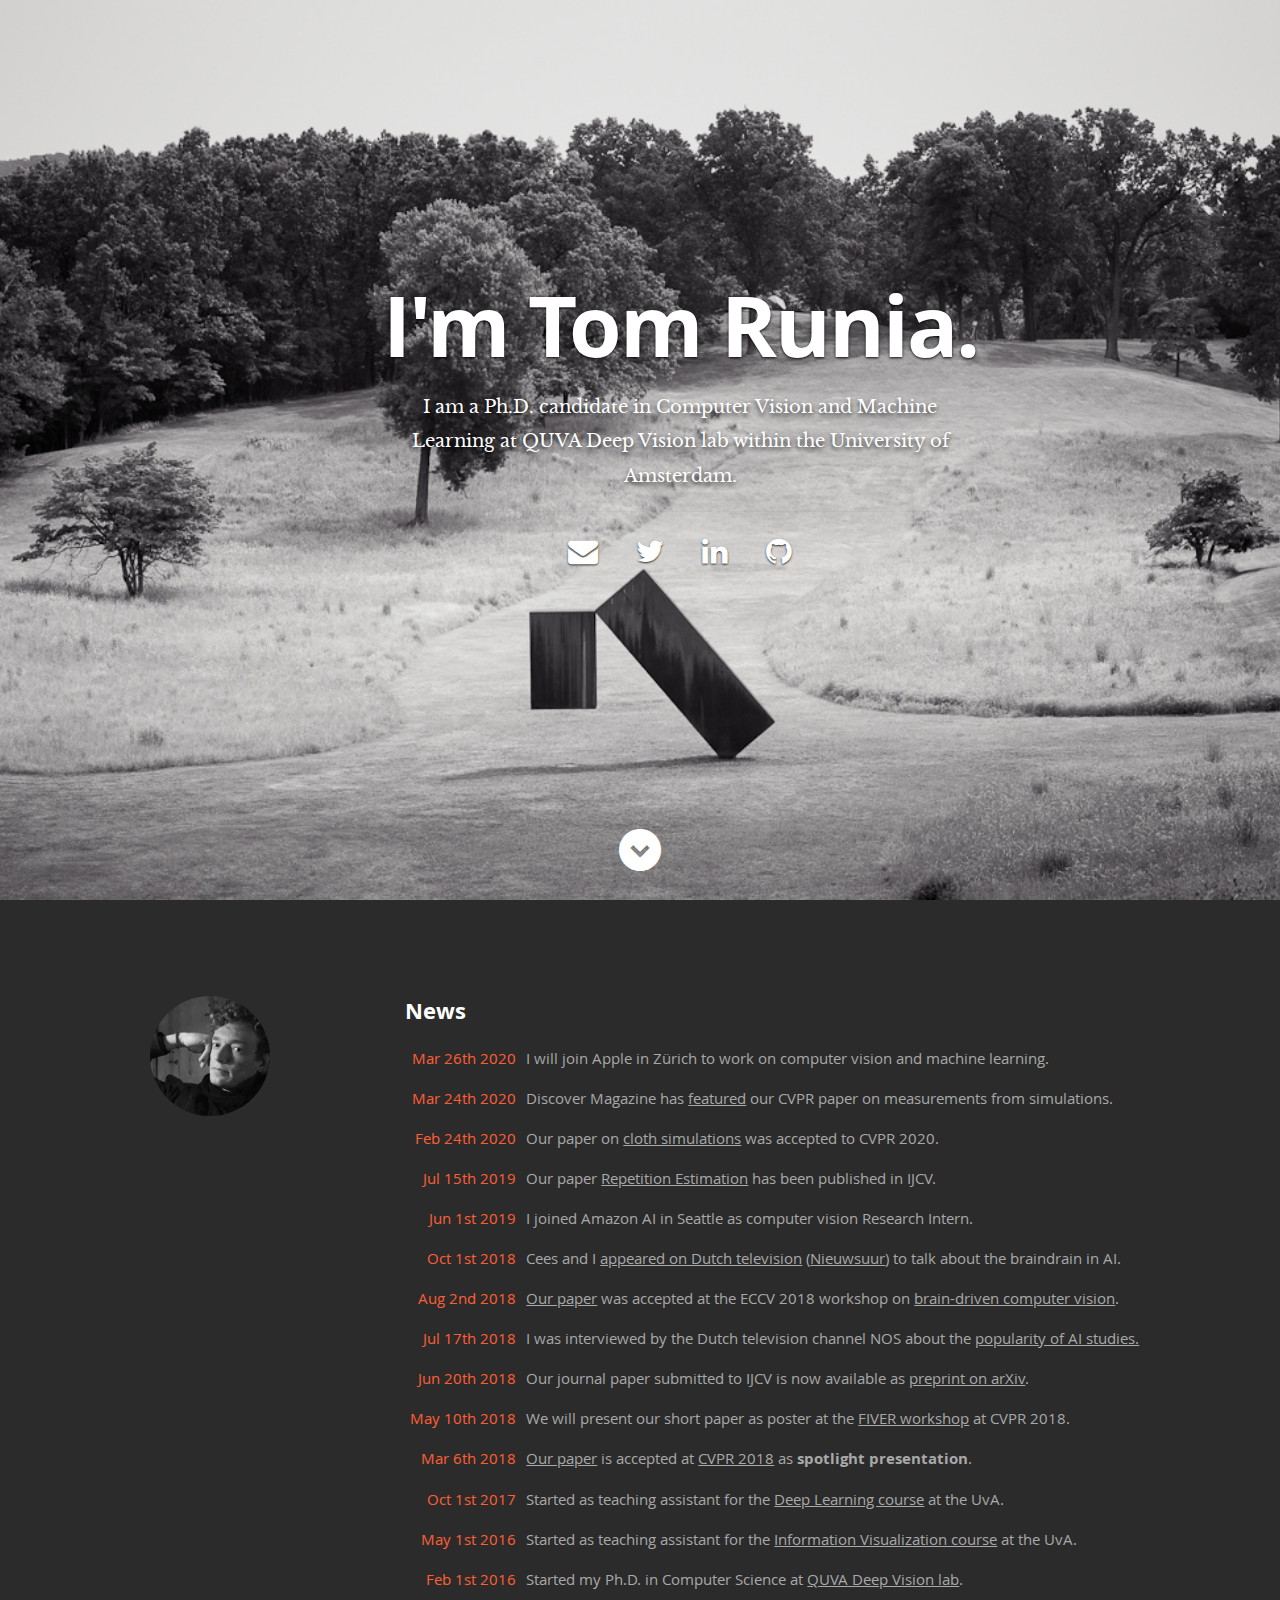
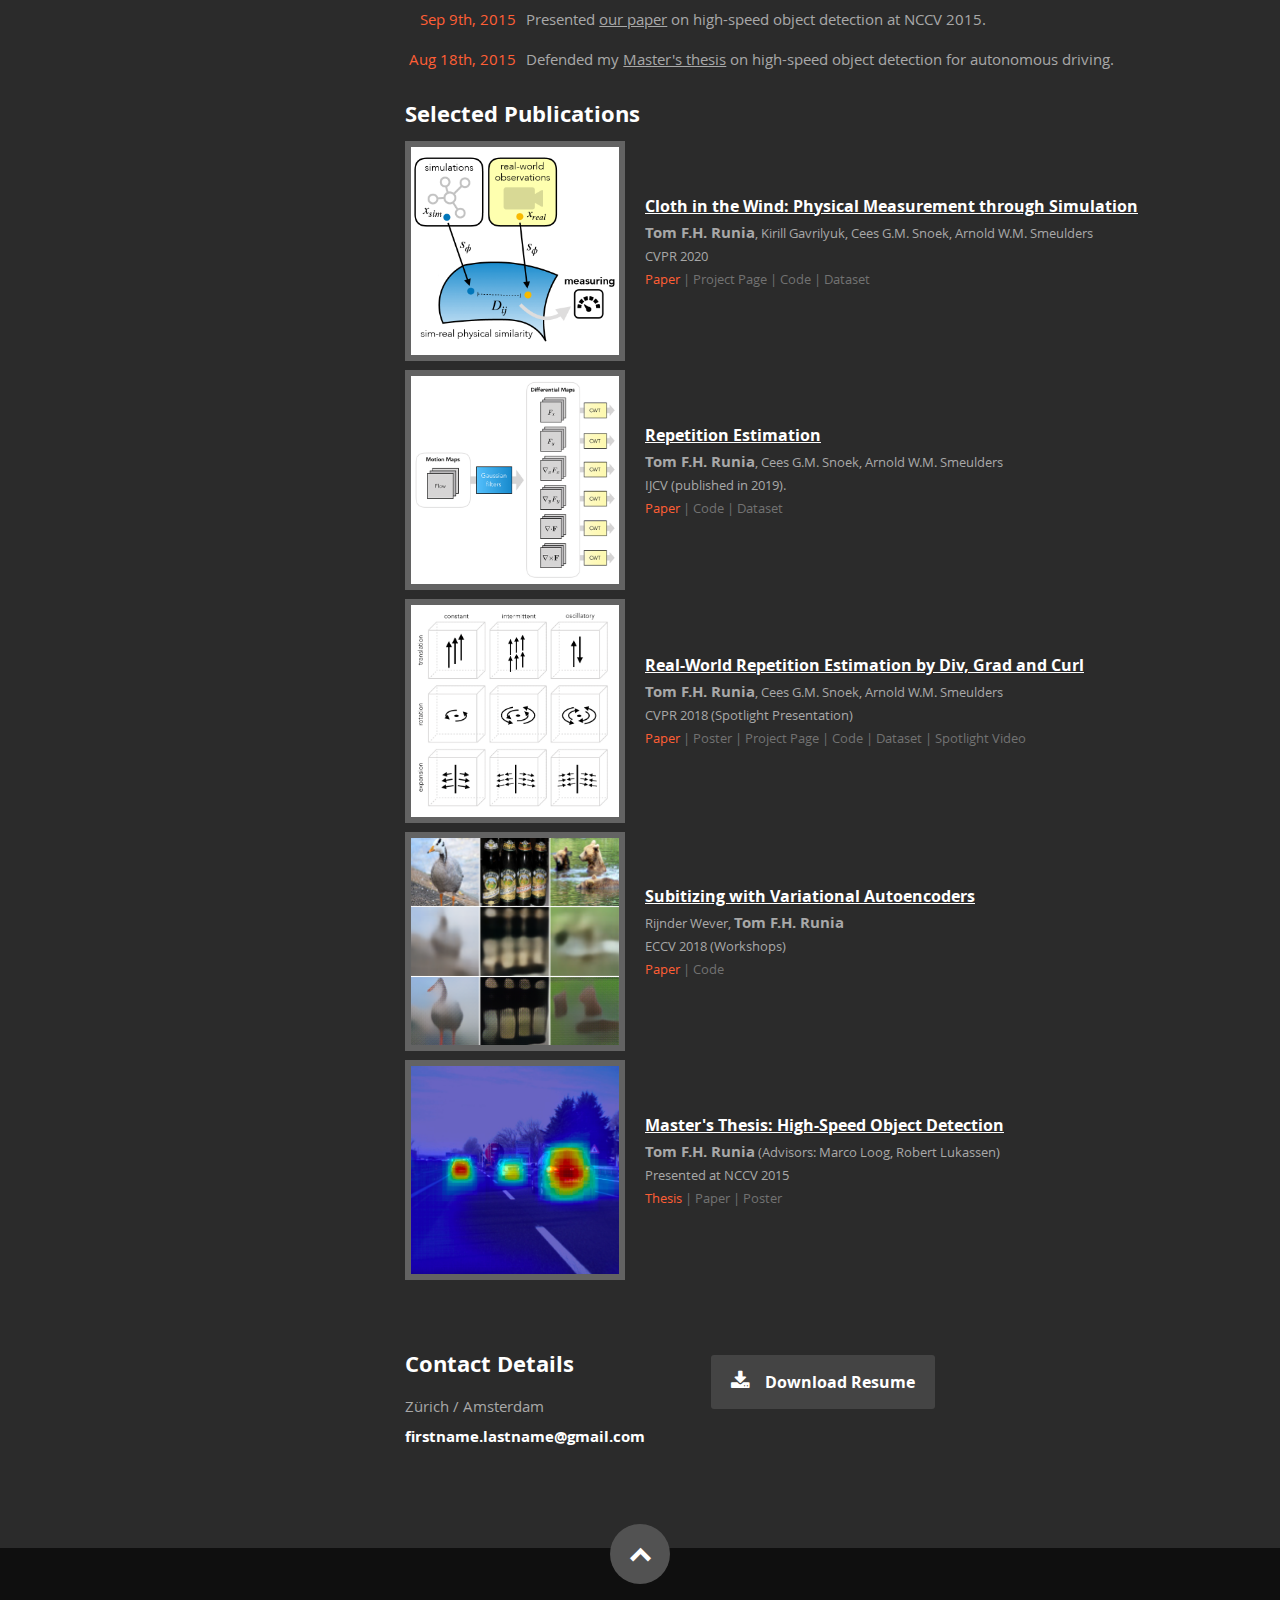
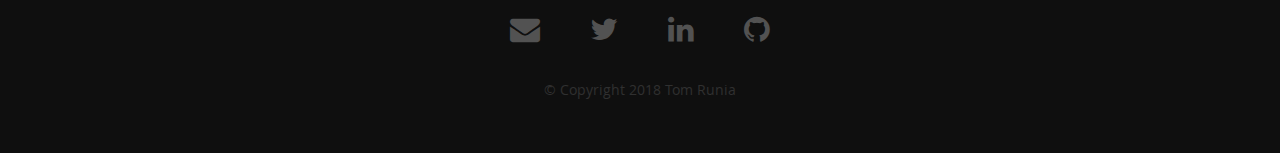
==== commit 99217148: "minor" ====
--- a/index.html
+++ b/index.html
@@ -9,7 +9,7 @@
    <meta charset="utf-8">
 	<title>Tom Runia | Computer Vision &amp; Machine Learning</title>
 
-   <meta name="keywords" content="Deep Learning, Tom, Runia, Delft, University, Academic, Amsterdam, QUVA, Qualcomm, Research, Machine Learning, Computer Vision, Neural Networks, Video Analysis, Counting, Publications, Multimedia, Detector, Images, Video, Lab">
+   <meta name="keywords" content="Deep Learning, Tom, Runia, Delft, University, Academic, Amsterdam, QUVA, Qualcomm, Research, Machine Learning, Computer Vision, Neural Networks, Video Analysis, Counting, Publications, Multimedia, Detector, Images, Video, Lab, Apple, Zurich, Switzerland">
 	<meta name="description" content="Tom Runia&#039;s research on artificial intelligence @ University of Amsterdam.">
 	<meta name="author" content="Tom Runia">
 
@@ -80,18 +80,12 @@
          <a class="mobile-btn" href="#nav-wrap" title="Show navigation">Show navigation</a>
 	      <a class="mobile-btn" href="#" title="Hide navigation">Hide navigation</a>
 
-         <!-- <ul id="nav" class="nav">
-            <li class="current"><a class="smoothscroll" href="#home">Home</a></li>
-            <li><a class="smoothscroll" href="#about">About</a></li>
-            <li><a class="smoothscroll" href="#about">Contact</a></li>
-         </ul> -->
-
       </nav> <!-- end #nav-wrap -->
 
       <div class="row banner">
          <div class="banner-text">
             <h1 class="responsive-headline">I'm Tom Runia.</h1>
-            <h3>I am currently a Ph.D. candidate in Computer Vision and Machine Learning at <a href="https://ivi.fnwi.uva.nl/quva/" title="QUVA Deep Vision Lab"></a>QUVA Deep Vision lab</a> within the University of Amsterdam. With my advisors <a href="http://www.ceessnoek.info/">Cees Snoek</a> and <a href="https://staff.fnwi.uva.nl/a.w.m.smeulders/">Arnold Smeulders</a>, I build computer vision algorithms for video understanding. I am also interested in many other research topics involving computer vision and machine learning.</h3>
+            <h3>I am a Ph.D. candidate in Computer Vision and Machine Learning at <a href="https://ivi.fnwi.uva.nl/quva/" title="QUVA Deep Vision Lab"></a>QUVA Deep Vision lab</a> within the University of Amsterdam.</h3>
             <hr />
             <ul class="social">
                <li><script>document.write("<a href='" + mttext + "'>");</script><i class="fa fa-envelope"></i></a></li>
@@ -279,24 +273,13 @@
                </tr>
             </table>
 
-            <h2>About Me</h2>
-
-            <p>I am Tom Runia, PhD researcher at the University of Amsterdam working on Deep Learning under the supervision of professor Cees Snoek and Arnold Smeulders. Before coming to Amsterdam, I obtained a BSc. degree in Applied Physics and MSc. degree in Computer Science, both from Delft University of Technology. For my Master thesis, I interned at TomTom research lab in Eindhoven, where I worked on accelerating object detection algorithms for autonomous driving applications. My main research interests are in learning video representations, visual counting, temporal modeling and deep learning. For the last two years, I have been teaching assistant for the <a href="http://uvadlc.github.io/">Deep Learning course</a> at the University of Amsterdam. Motivated students are welcome to write me about project supervision.
-            </p>
-
             <div class="row">
 
                <div class="columns contact-details">
 
                   <h2>Contact Details</h2>
                   <p class="address">
-						   <span>Tom Runia</span><br>
-						   <span>University of Amsterdam<br>
-						         Science Park 904, Room C3.250A<br>
-                           1098XH Amsterdam<br>
-                           The Netherlands<br>
-                           <a href="https://goo.gl/maps/fvYk6Wgd4KF2" title="Science Park 904, Location">View on Map</a>
-                     </span><br><br>
+                     <span>Z&uuml;rich / Amsterdam<br/></span>
                      <span><script>document.write("<strong><a href='" + "mail" + "to:" + username + "@" + hostname + "." + suffix + "'>" + linktext + "</a></strong>");</script></span>
 					   </p>
 
@@ -315,37 +298,6 @@
       </div>
 
    </section> <!-- About Section End-->
-
-
-   <!-- Research Section
-   ==================================================
-   <section id="research">
-
-      <div class="row education">
-
-         <div class="three columns header-col">
-            <h1><span>Research</span></h1>
-         </div>
-
-         <div class="nine columns main-col">
-
-            <div class="row item">
-
-               <div class="twelve columns">
-
-                  <h3>High-Speed Object Detection</h3>
-                  <p class="info">Master Thesis <span>&bull;</span> <em class="date">August 2015</em></p>
-
-                  <p>
-                  This work was performed at TomTom research lab in Eindhoven as Master thesis. We focused on accelerating methods for object detection in the context of computer vision for autonomous driving. The research paper was published at the <a href="http://www.nccv2015.nl/">Dutch Conference on Computer Vision</a> (NCCV). <strong>Downloads</strong>: <a href="assets/runia2015-master-thesis.pdf" title="Download Thesis">Thesis</a> &bull; <a href="assets/runia2015-high-speed-object-detection.pdf" title="Download NCCV paper">Paper</a> &bull; <a href="assets/runia2015-poster-nccv-high-speed-object-detection.pdf" title="Download NCCV poster">Poster</a>.
-                  </p>
-
-               </div>
-
-            </div>
-         </div>
-      </div>
-   </section> -->
 
 
    <!-- footer
--- a/css/layout.css
+++ b/css/layout.css
@@ -61,7 +61,7 @@
 }
 
 header .banner-text {
-  width: 100%;
+  width: 110%;
 }
 header .banner-text h1 {
    font: 90px/1.1em 'opensans-bold', sans-serif;
@@ -217,14 +217,14 @@
    height: 120px;
    border-radius: 100%;
 }
-#about .contact-details { width: 41.66667%; }
+#about .contact-details { width: 41.66667%; margin-top: 40px; }
 #about .download {
    width: 58.33333%;
    padding-top: 6px;
 }
 #about .main-col { padding-right: 5%; }
 #about .download .button {
-   margin-top: 6px;
+   margin-top: 40px;
    background: #444;
 }
 #about .download .button:hover {
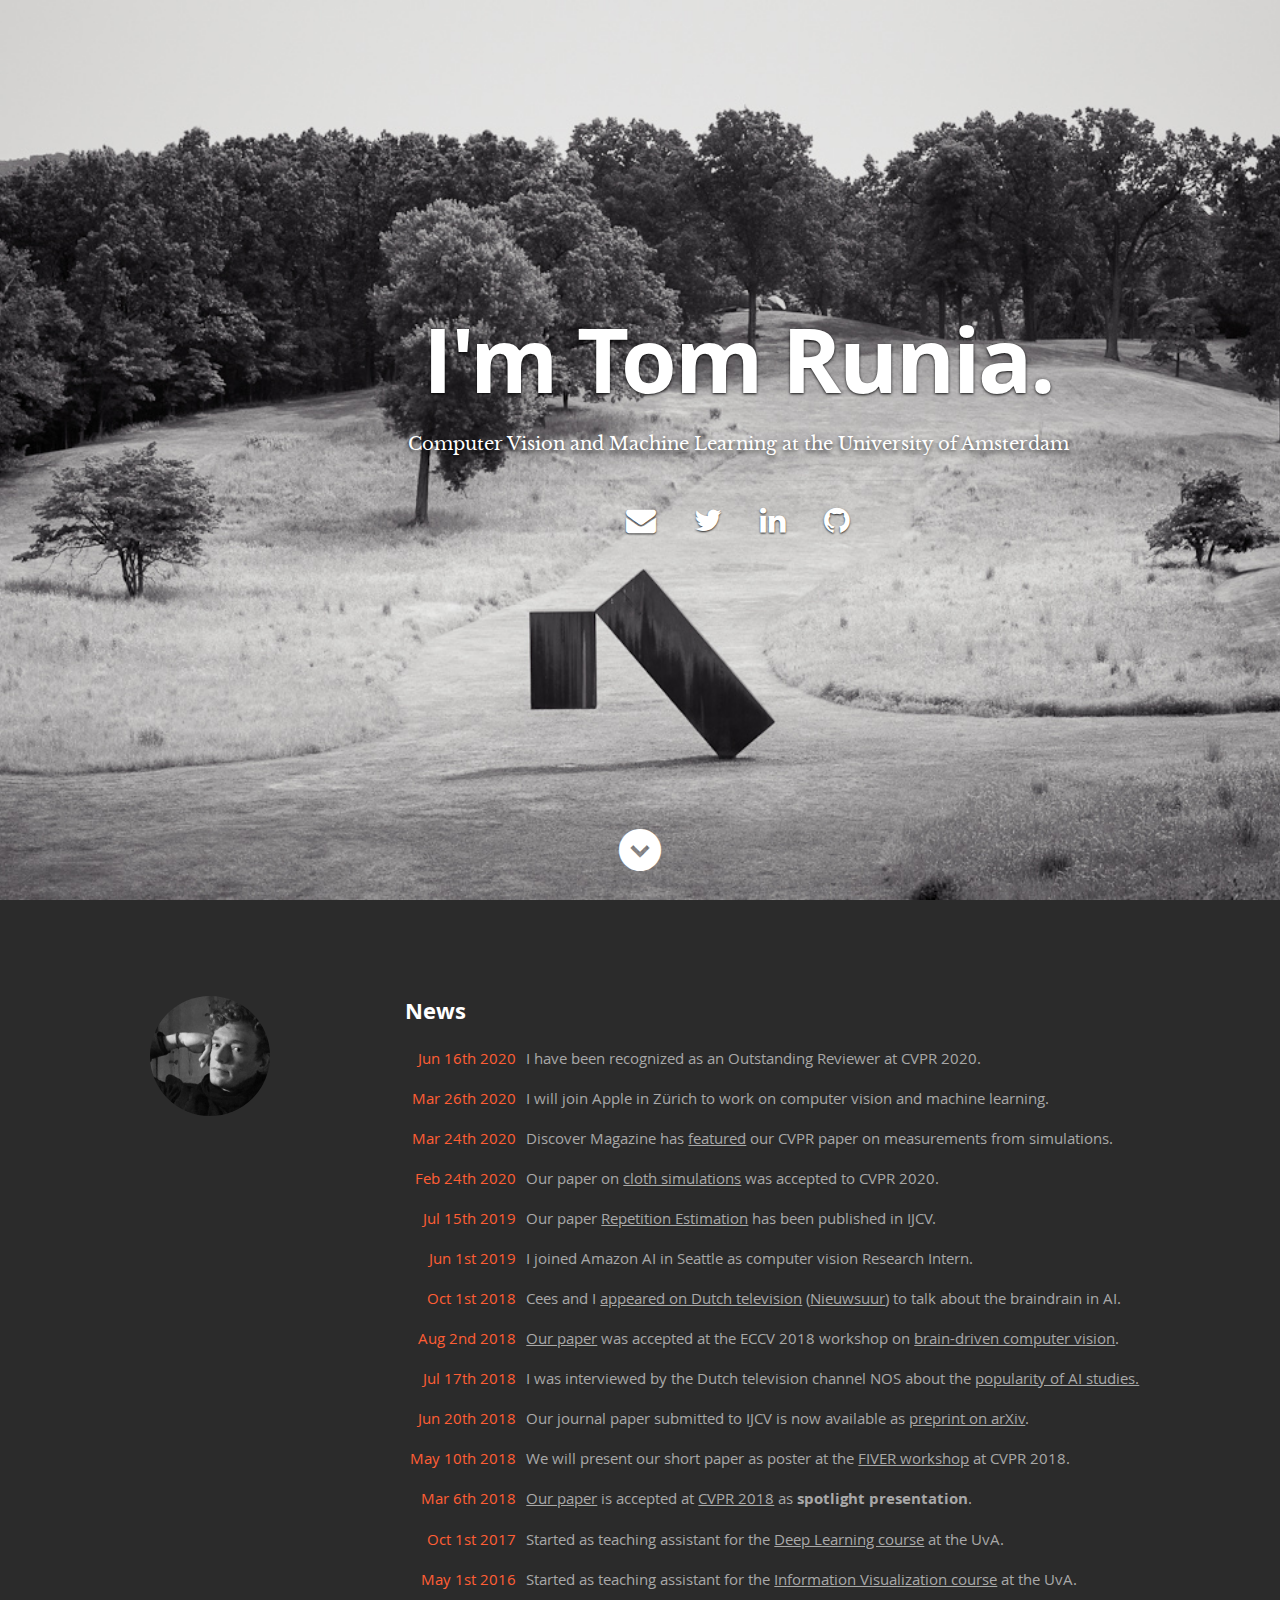
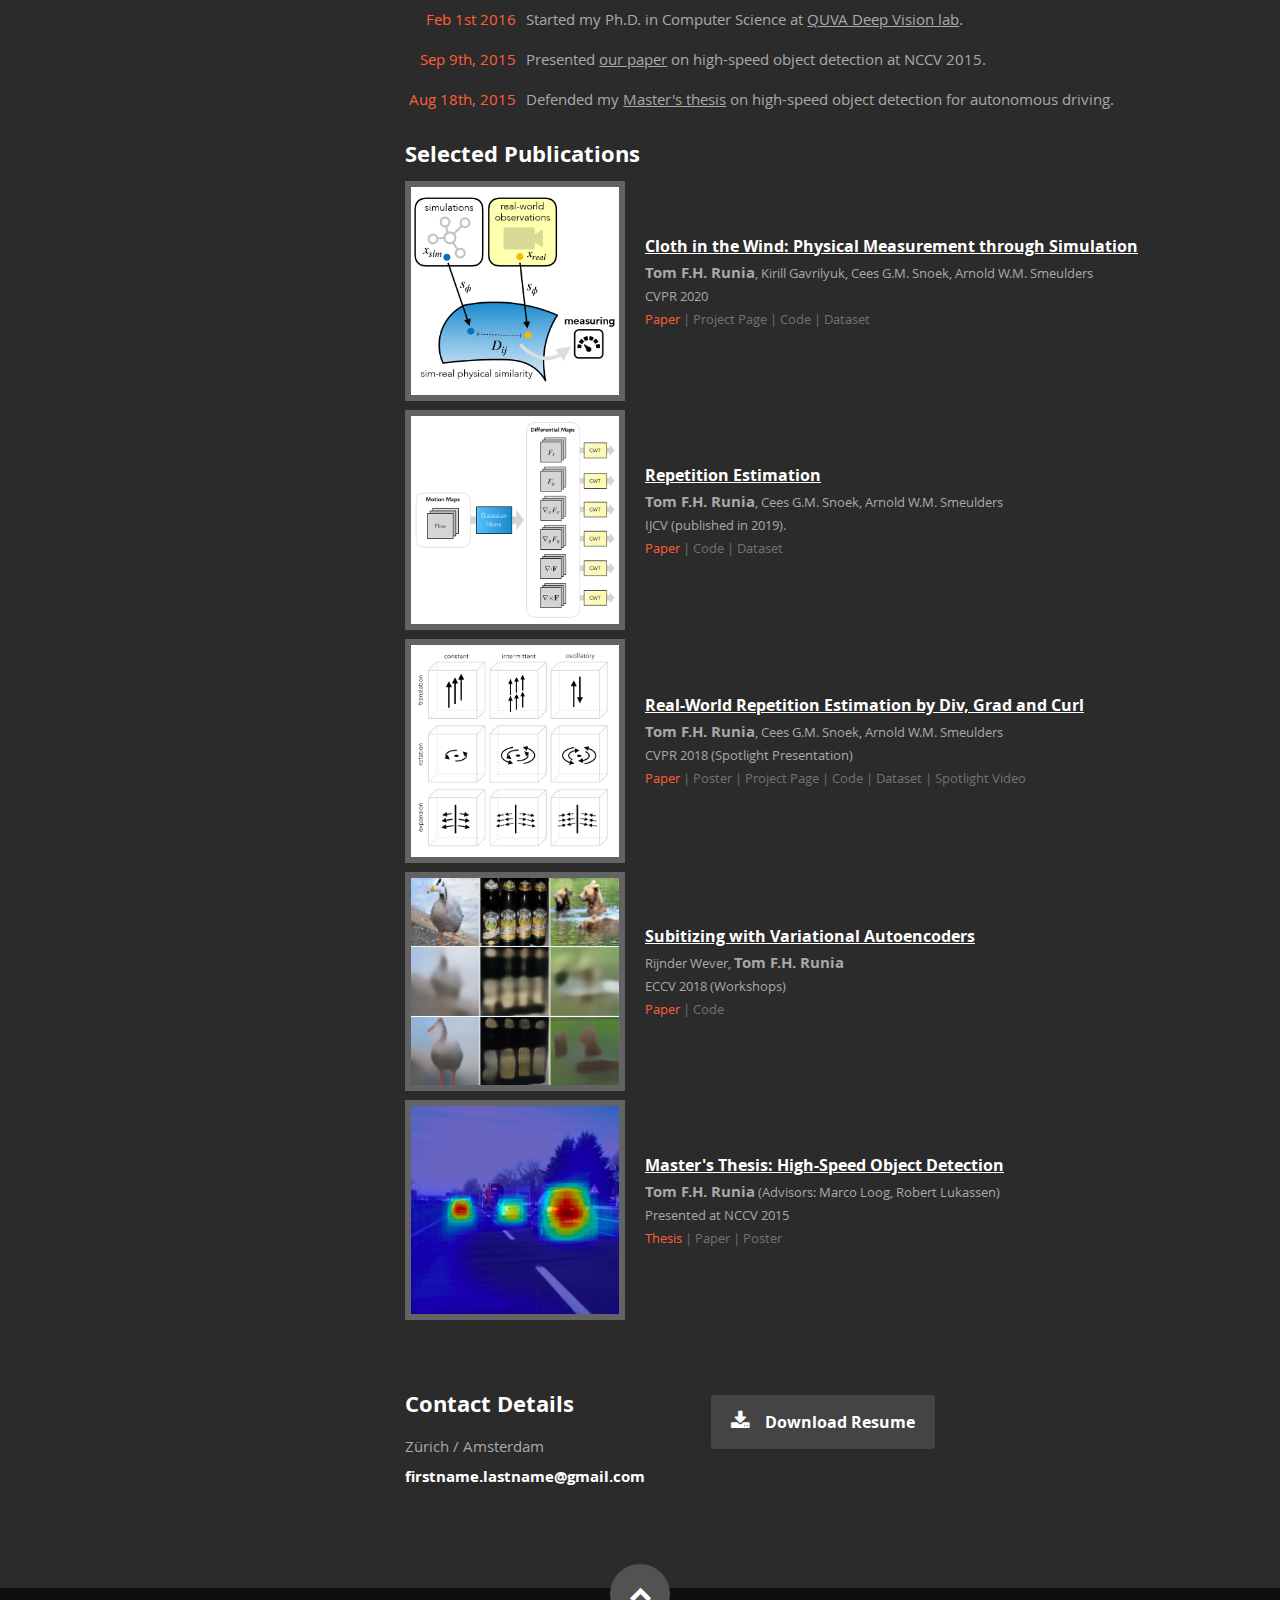
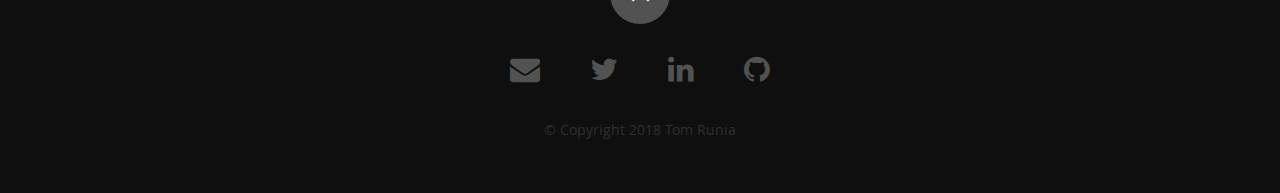
==== commit 092f873d: "some cleanup" ====
--- a/index.html
+++ b/index.html
@@ -85,7 +85,7 @@
       <div class="row banner">
          <div class="banner-text">
             <h1 class="responsive-headline">I'm Tom Runia.</h1>
-            <h3>I am a Ph.D. candidate in Computer Vision and Machine Learning at <a href="https://ivi.fnwi.uva.nl/quva/" title="QUVA Deep Vision Lab"></a>QUVA Deep Vision lab</a> within the University of Amsterdam.</h3>
+            <h3>Computer Vision and Machine Learning at the University of Amsterdam</h3>
             <hr />
             <ul class="social">
                <li><script>document.write("<a href='" + mttext + "'>");</script><i class="fa fa-envelope"></i></a></li>
@@ -122,6 +122,10 @@
             <h2>News</h2>
 
             <table id="news">
+               <tr>
+                  <td class="date">Jun 16th 2020</td>
+                  <td class="description">I have been recognized as an Outstanding Reviewer at CVPR 2020.</td>
+               </tr>
                <tr>
                   <td class="date">Mar 26th 2020</td>
                   <td class="description">I will join Apple in Z&uuml;rich to work on computer vision and machine learning.</td>
--- a/css/layout.css
+++ b/css/layout.css
@@ -61,7 +61,7 @@
 }
 
 header .banner-text {
-  width: 110%;
+  width: 125%;
 }
 header .banner-text h1 {
    font: 90px/1.1em 'opensans-bold', sans-serif;
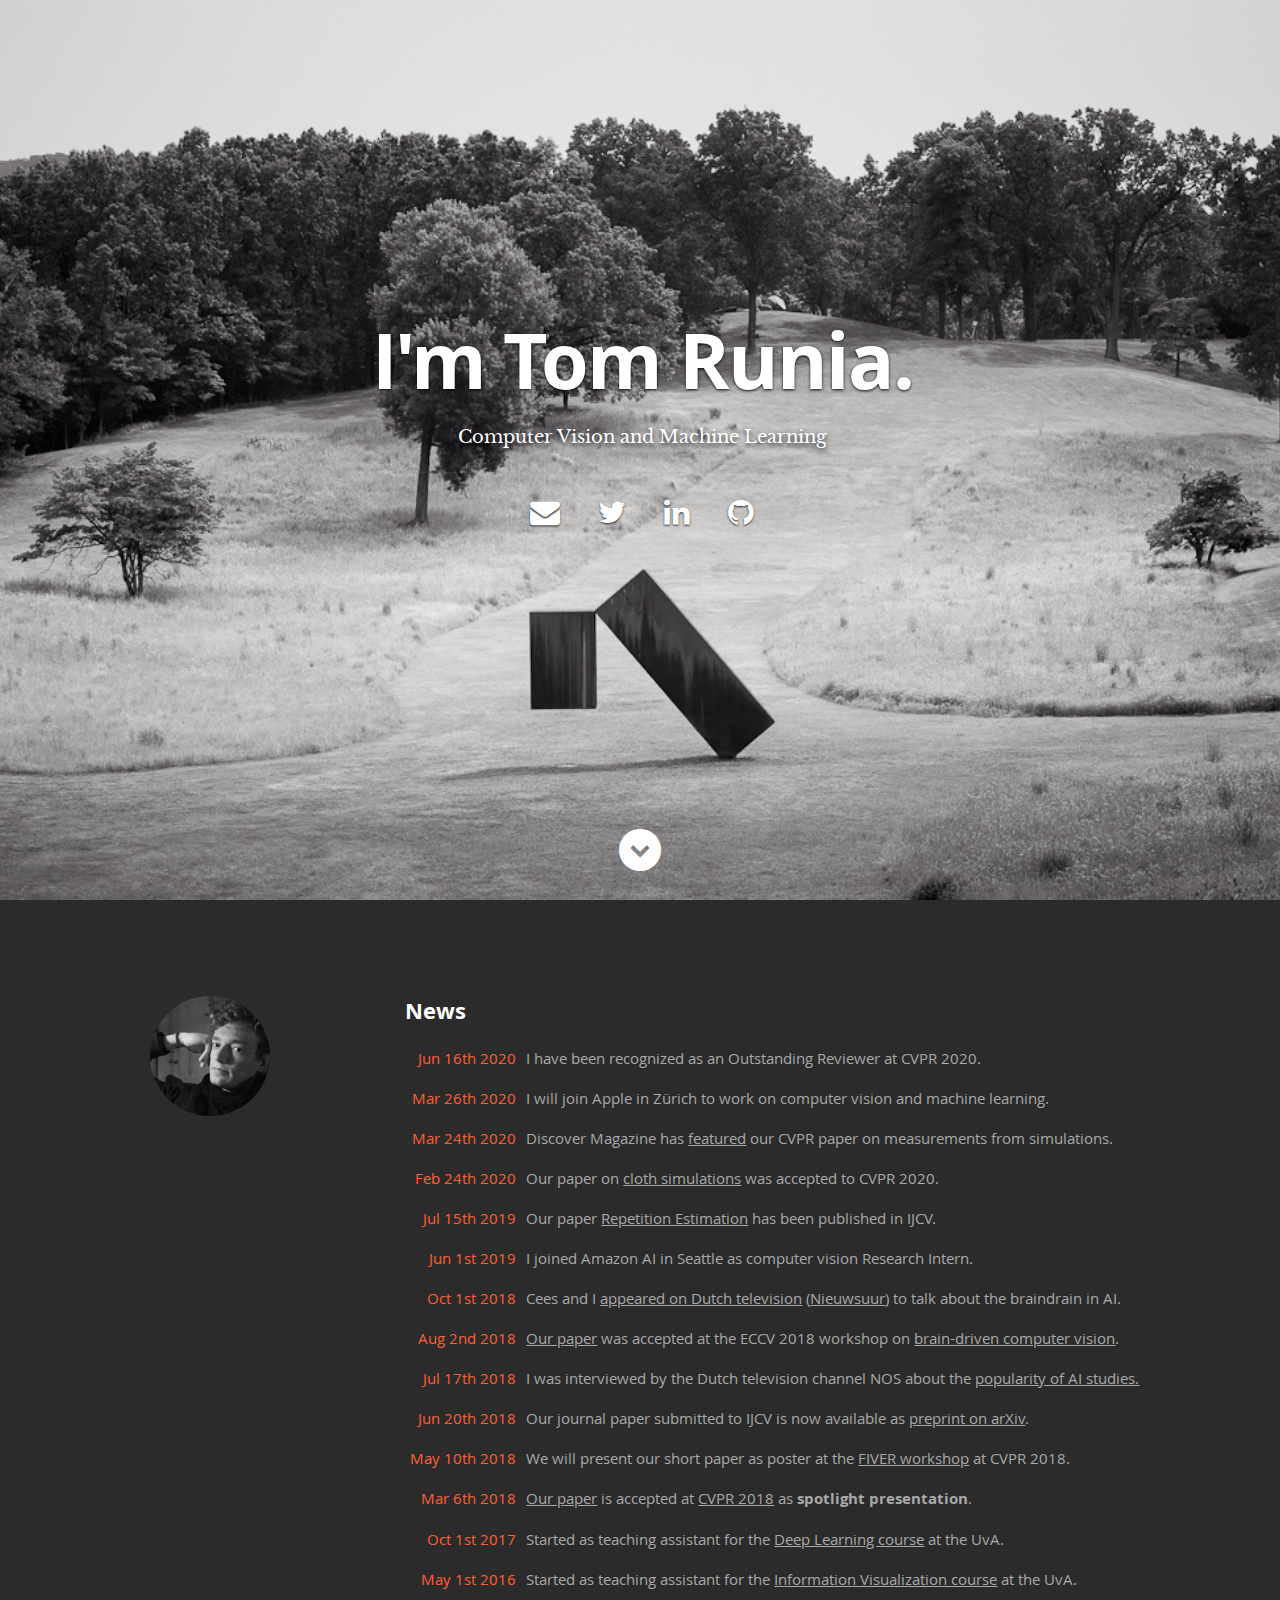
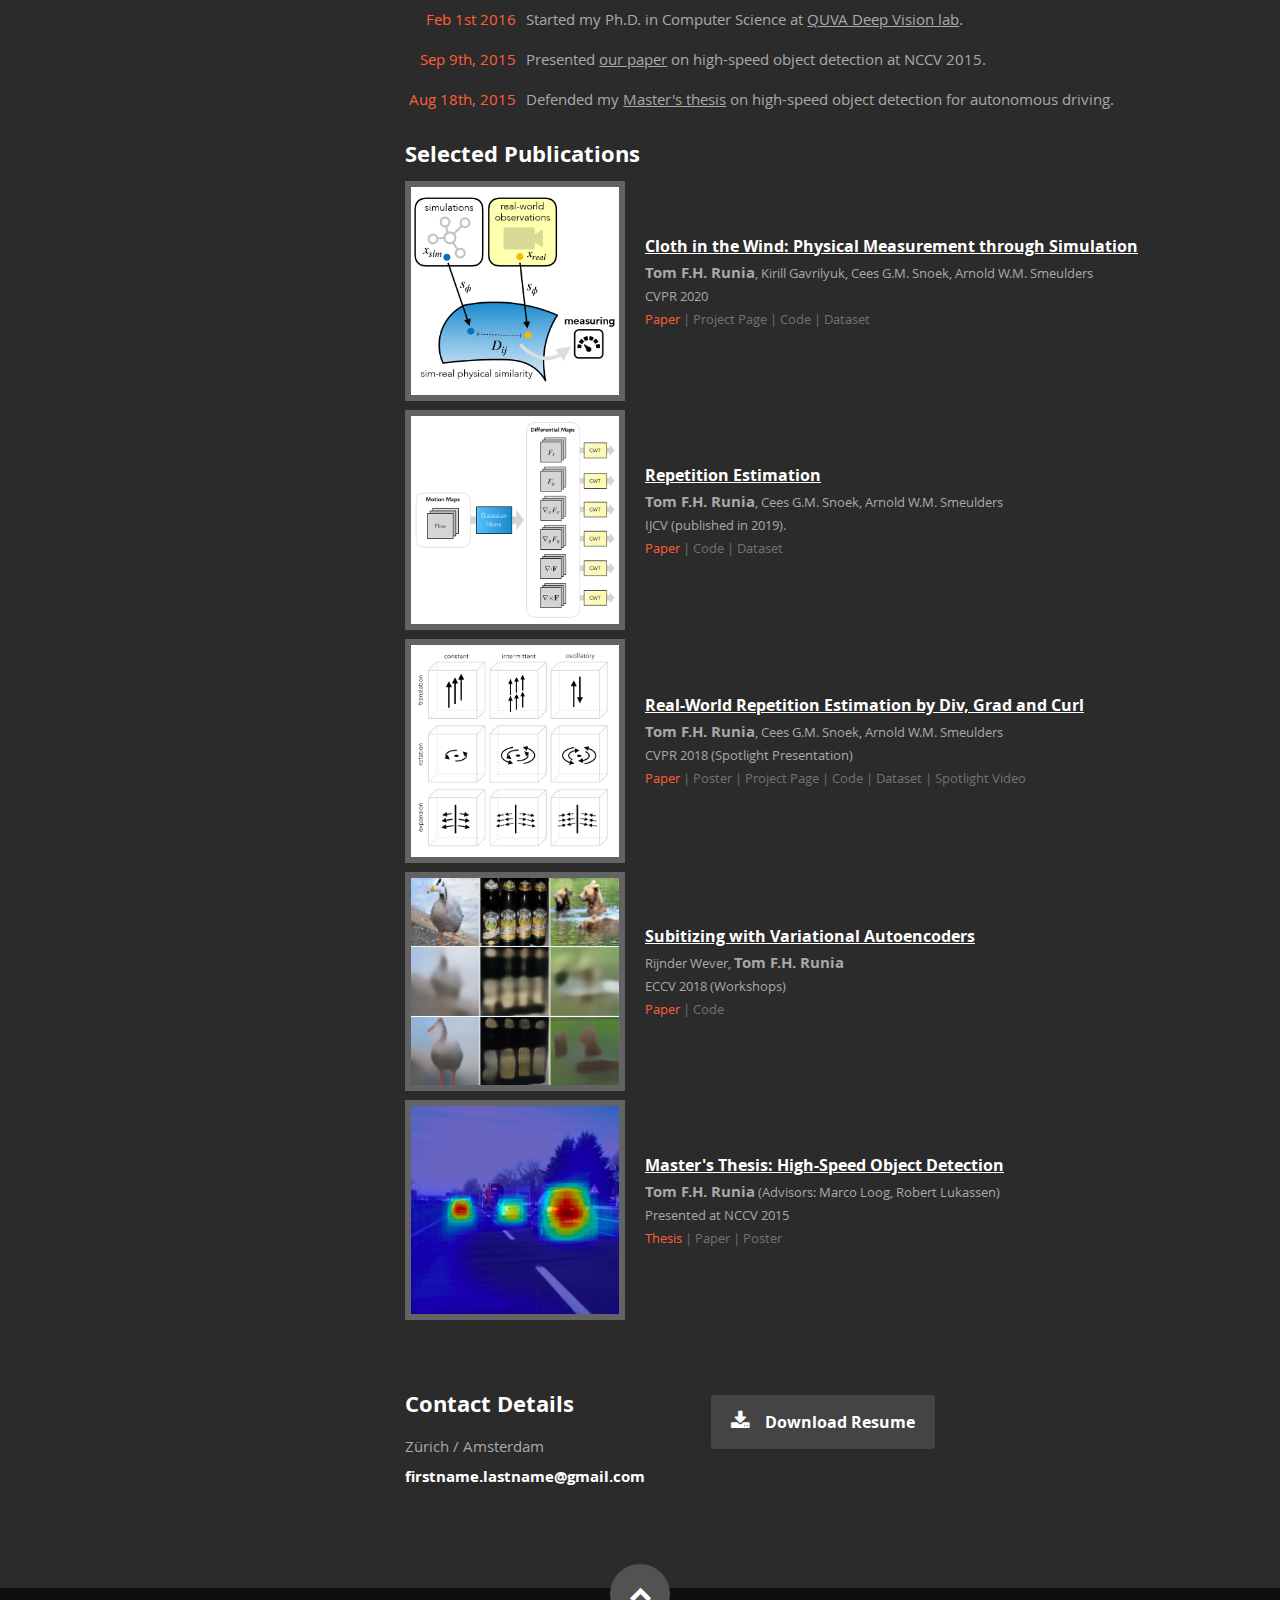
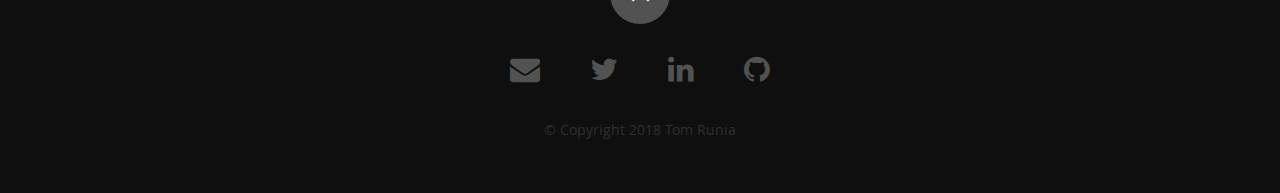
==== commit f23c74a2: "layout fix" ====
--- a/index.html
+++ b/index.html
@@ -85,7 +85,7 @@
       <div class="row banner">
          <div class="banner-text">
             <h1 class="responsive-headline">I'm Tom Runia.</h1>
-            <h3>Computer Vision and Machine Learning at the University of Amsterdam</h3>
+            <h3>Computer Vision and Machine Learning</h3>
             <hr />
             <ul class="social">
                <li><script>document.write("<a href='" + mttext + "'>");</script><i class="fa fa-envelope"></i></a></li>
--- a/css/layout.css
+++ b/css/layout.css
@@ -61,7 +61,7 @@
 }
 
 header .banner-text {
-  width: 125%;
+  width: 100%;
 }
 header .banner-text h1 {
    font: 90px/1.1em 'opensans-bold', sans-serif;
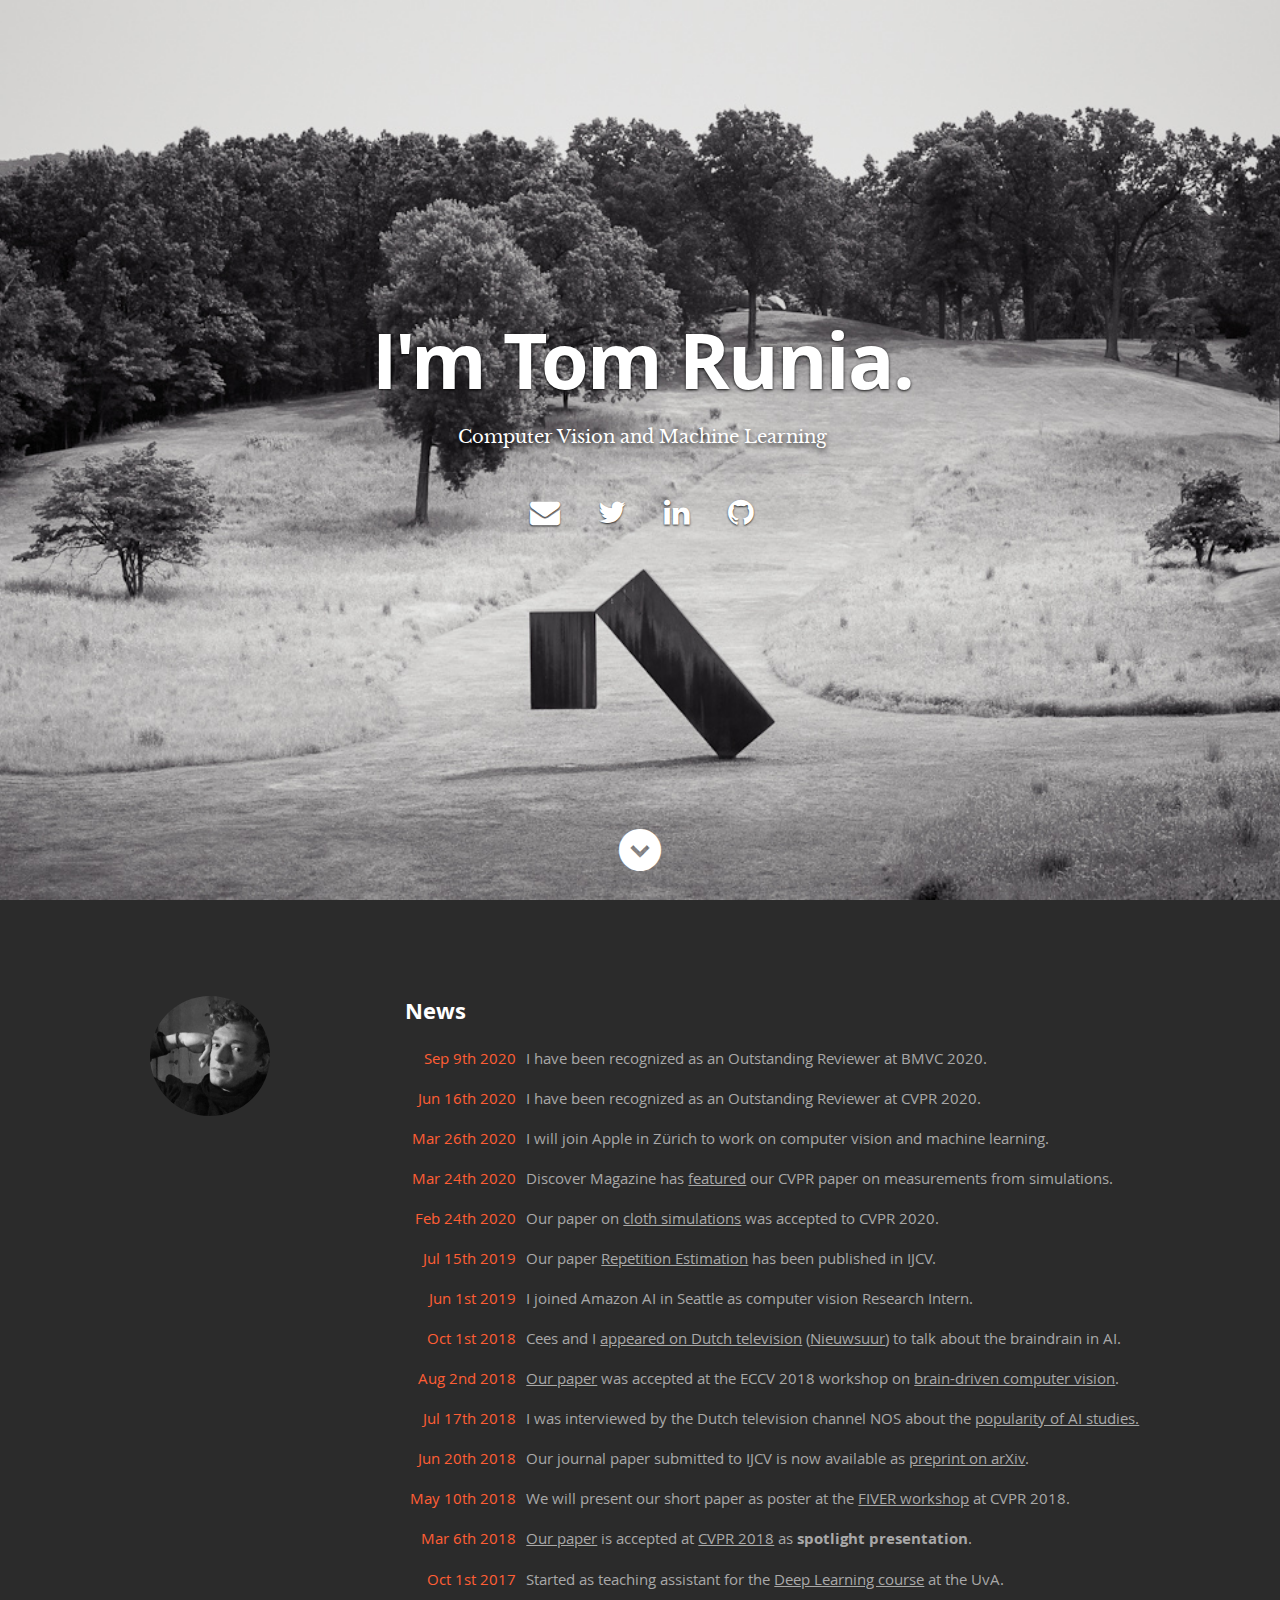
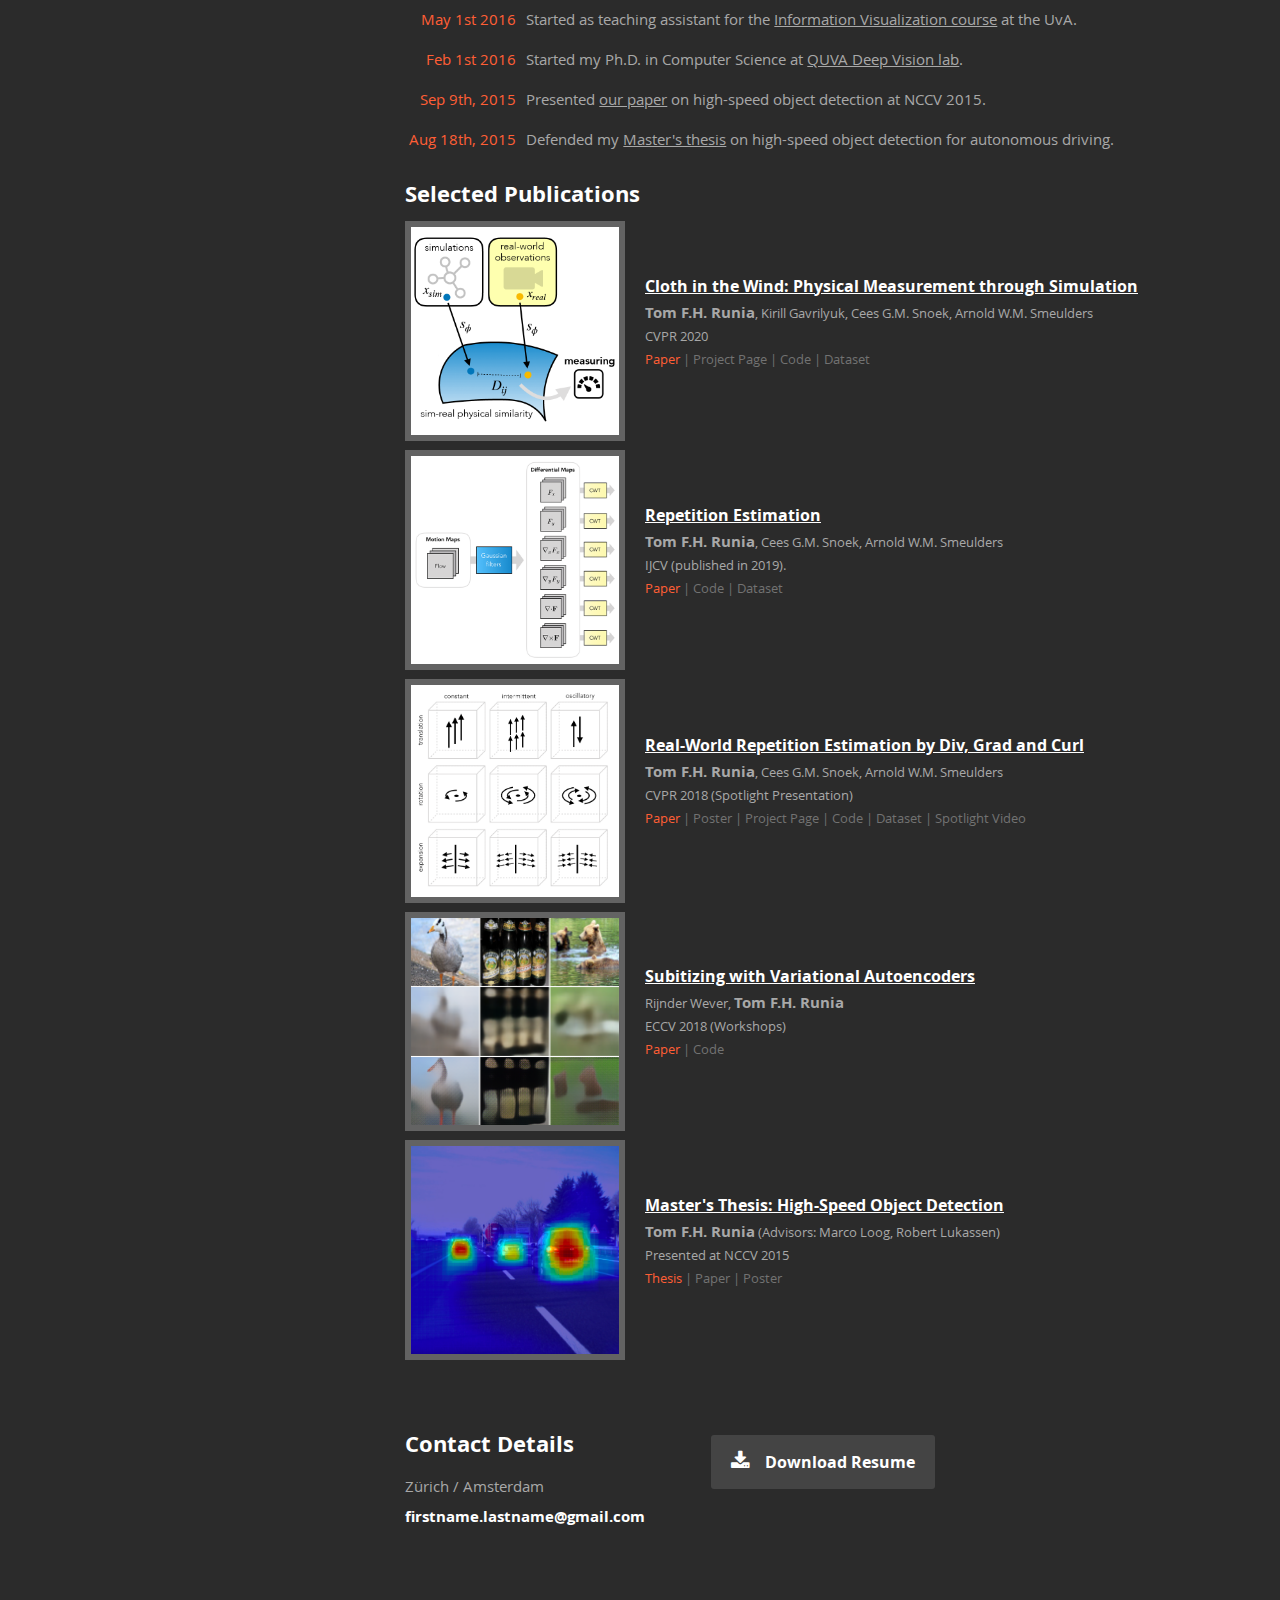
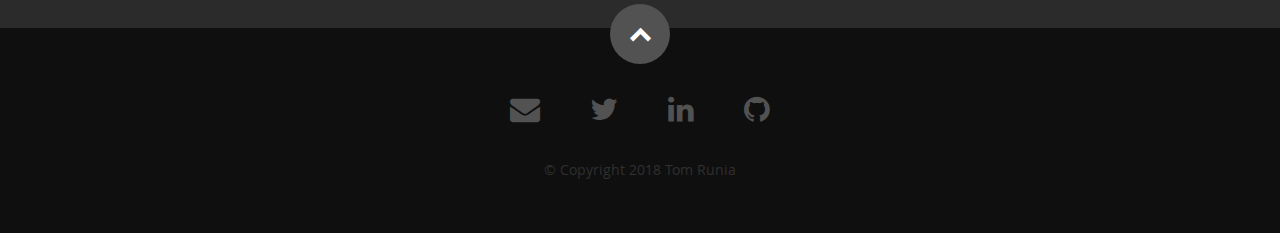
==== commit 05fb0dc1: "minor" ====
--- a/index.html
+++ b/index.html
@@ -123,6 +123,10 @@
 
             <table id="news">
                <tr>
+                  <td class="date">Sep 9th 2020</td>
+                  <td class="description">I have been recognized as an Outstanding Reviewer at BMVC 2020.</td>
+               </tr>
+               <tr>
                   <td class="date">Jun 16th 2020</td>
                   <td class="description">I have been recognized as an Outstanding Reviewer at CVPR 2020.</td>
                </tr>
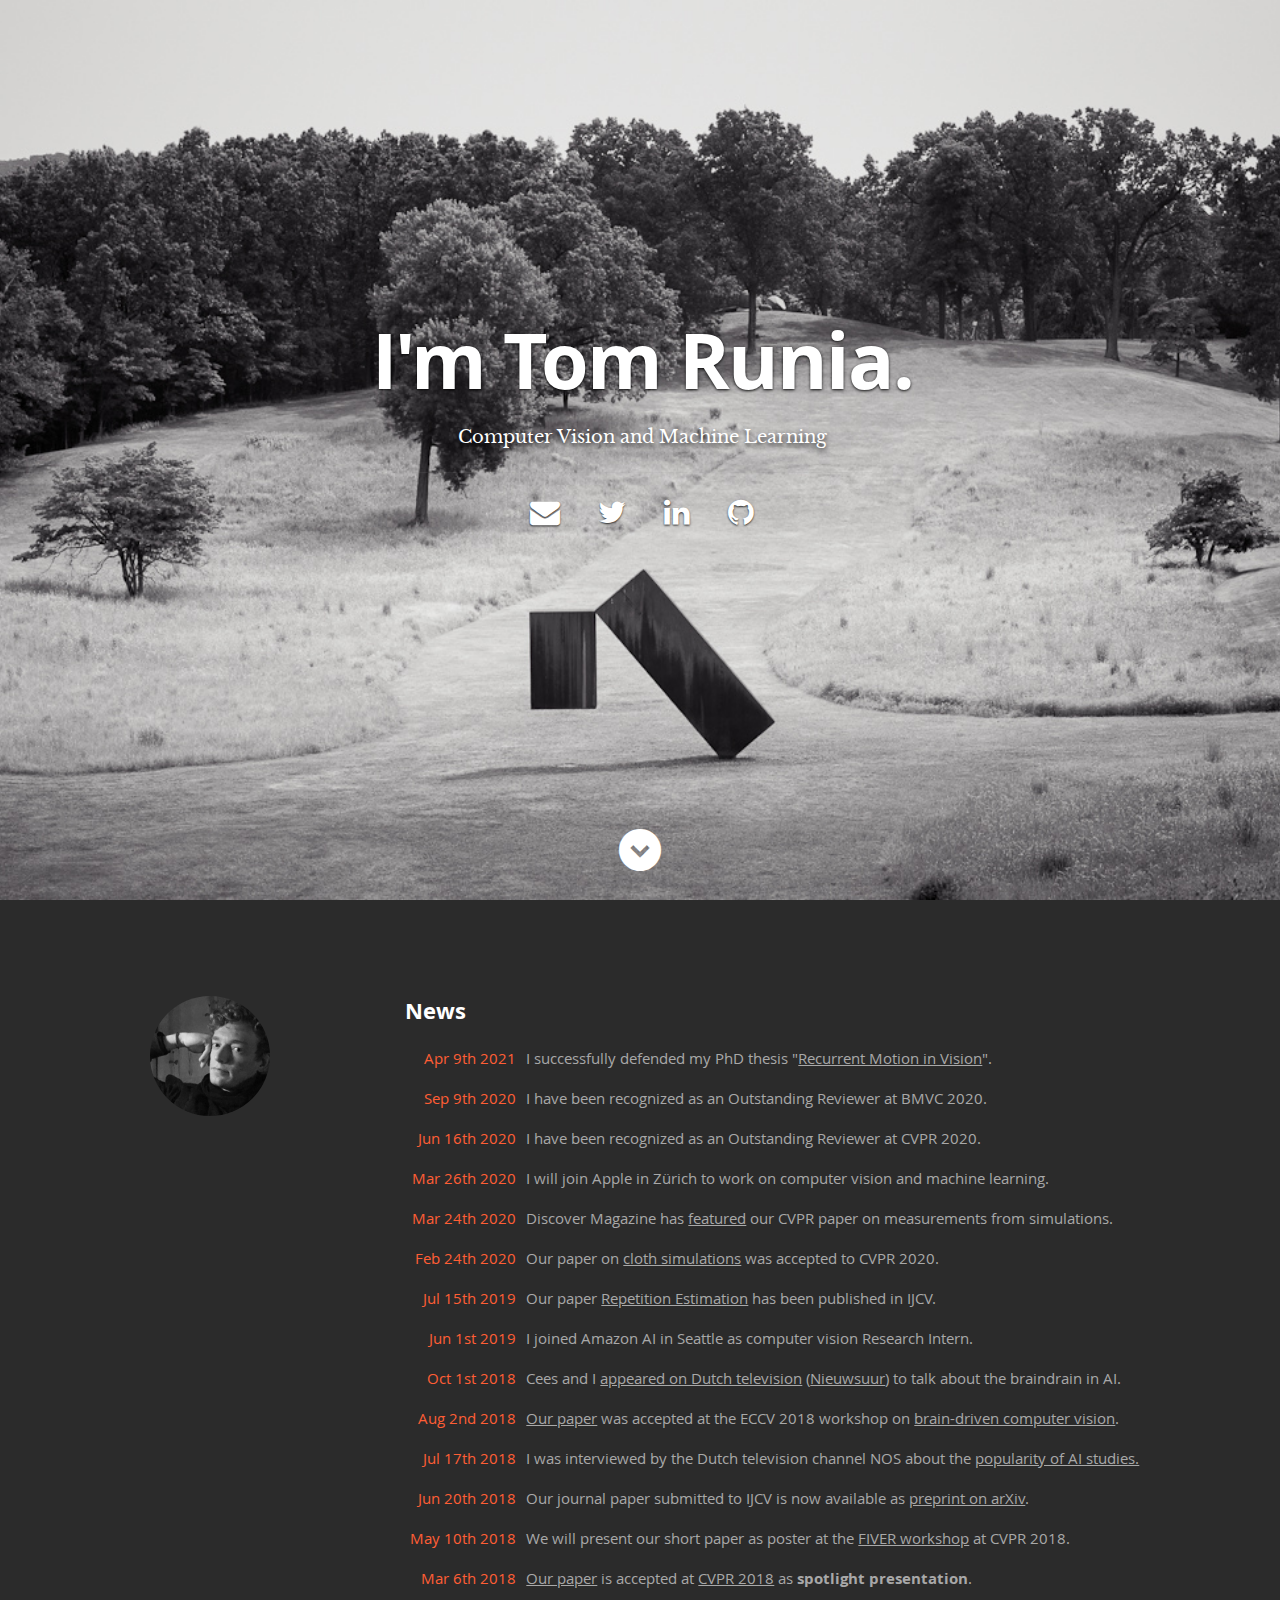
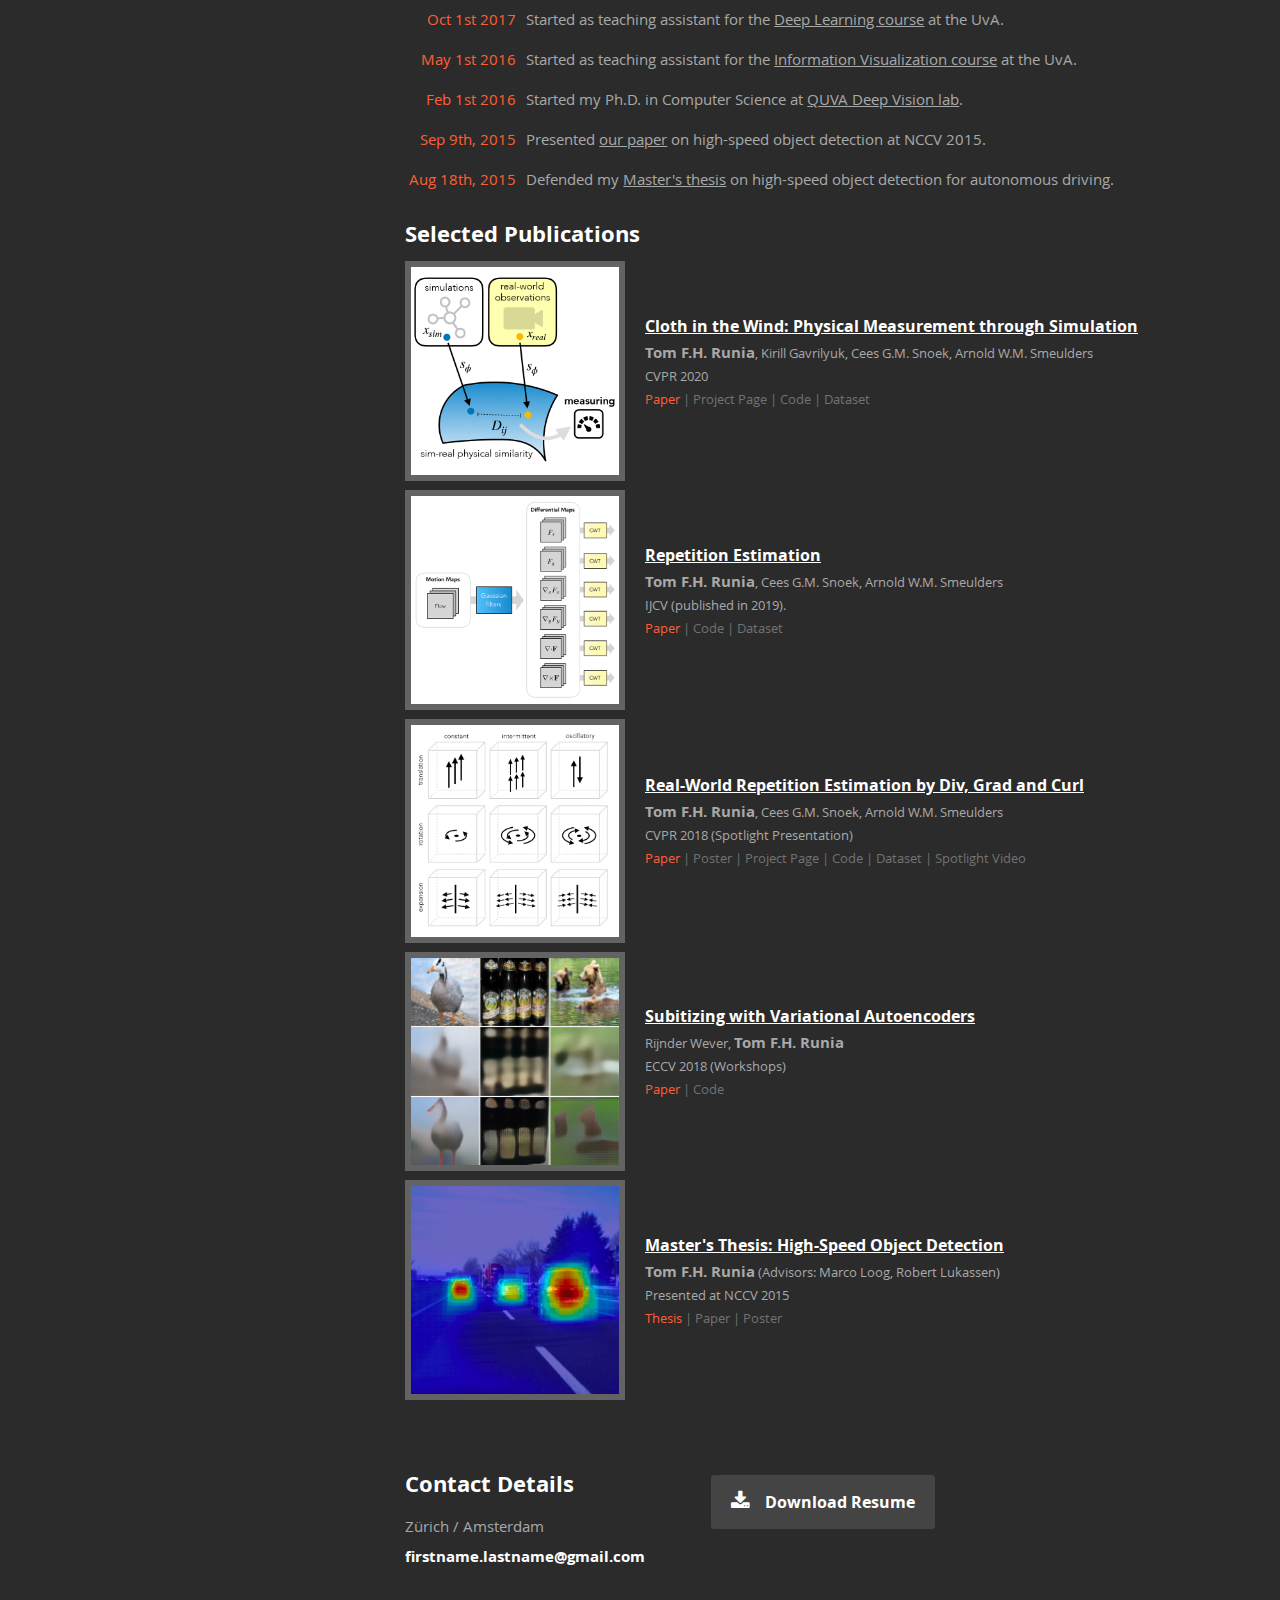
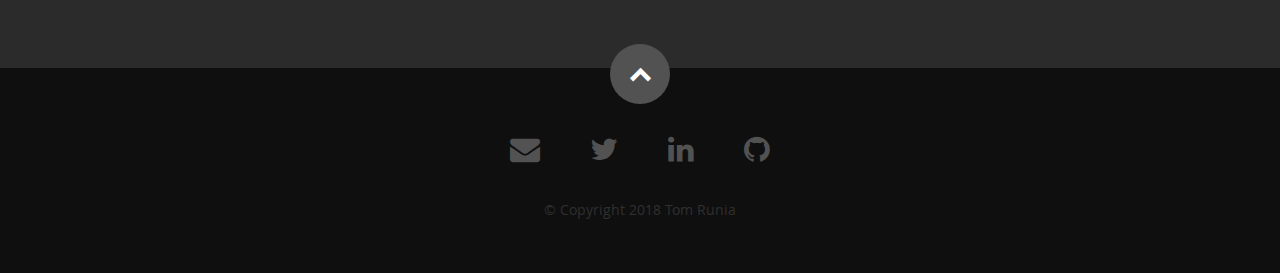
==== commit f774a200: "add thesis" ====
--- a/index.html
+++ b/index.html
@@ -123,6 +123,10 @@
 
             <table id="news">
                <tr>
+                  <td class="date">Apr 9th 2021</td>
+                  <td class="description">I successfully defended my PhD thesis &quot;<a href="https://tomrunia.github.io/assets/runia2021_thesis.pdf" title="Recurrent Motion in Vision">Recurrent Motion in Vision</a>&quot;.</td>
+               </tr>
+               <tr>
                   <td class="date">Sep 9th 2020</td>
                   <td class="description">I have been recognized as an Outstanding Reviewer at BMVC 2020.</td>
                </tr>
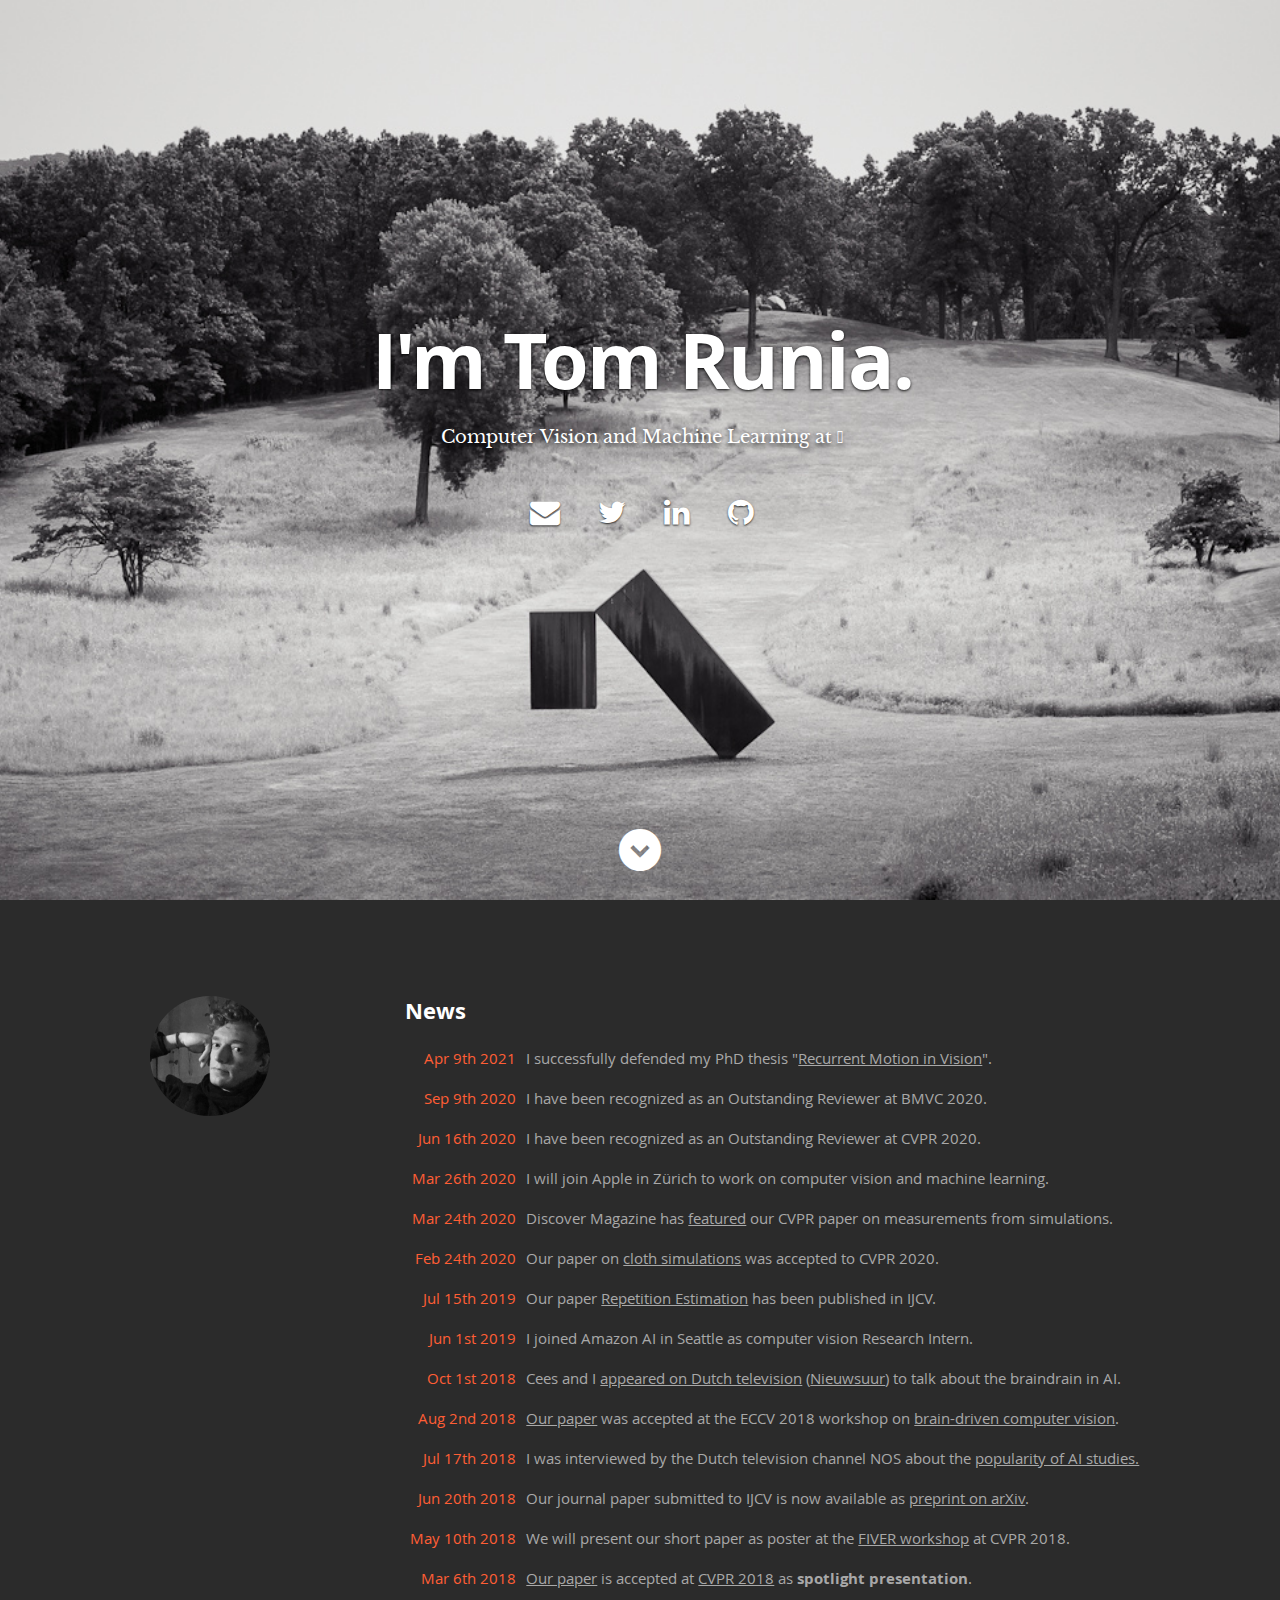
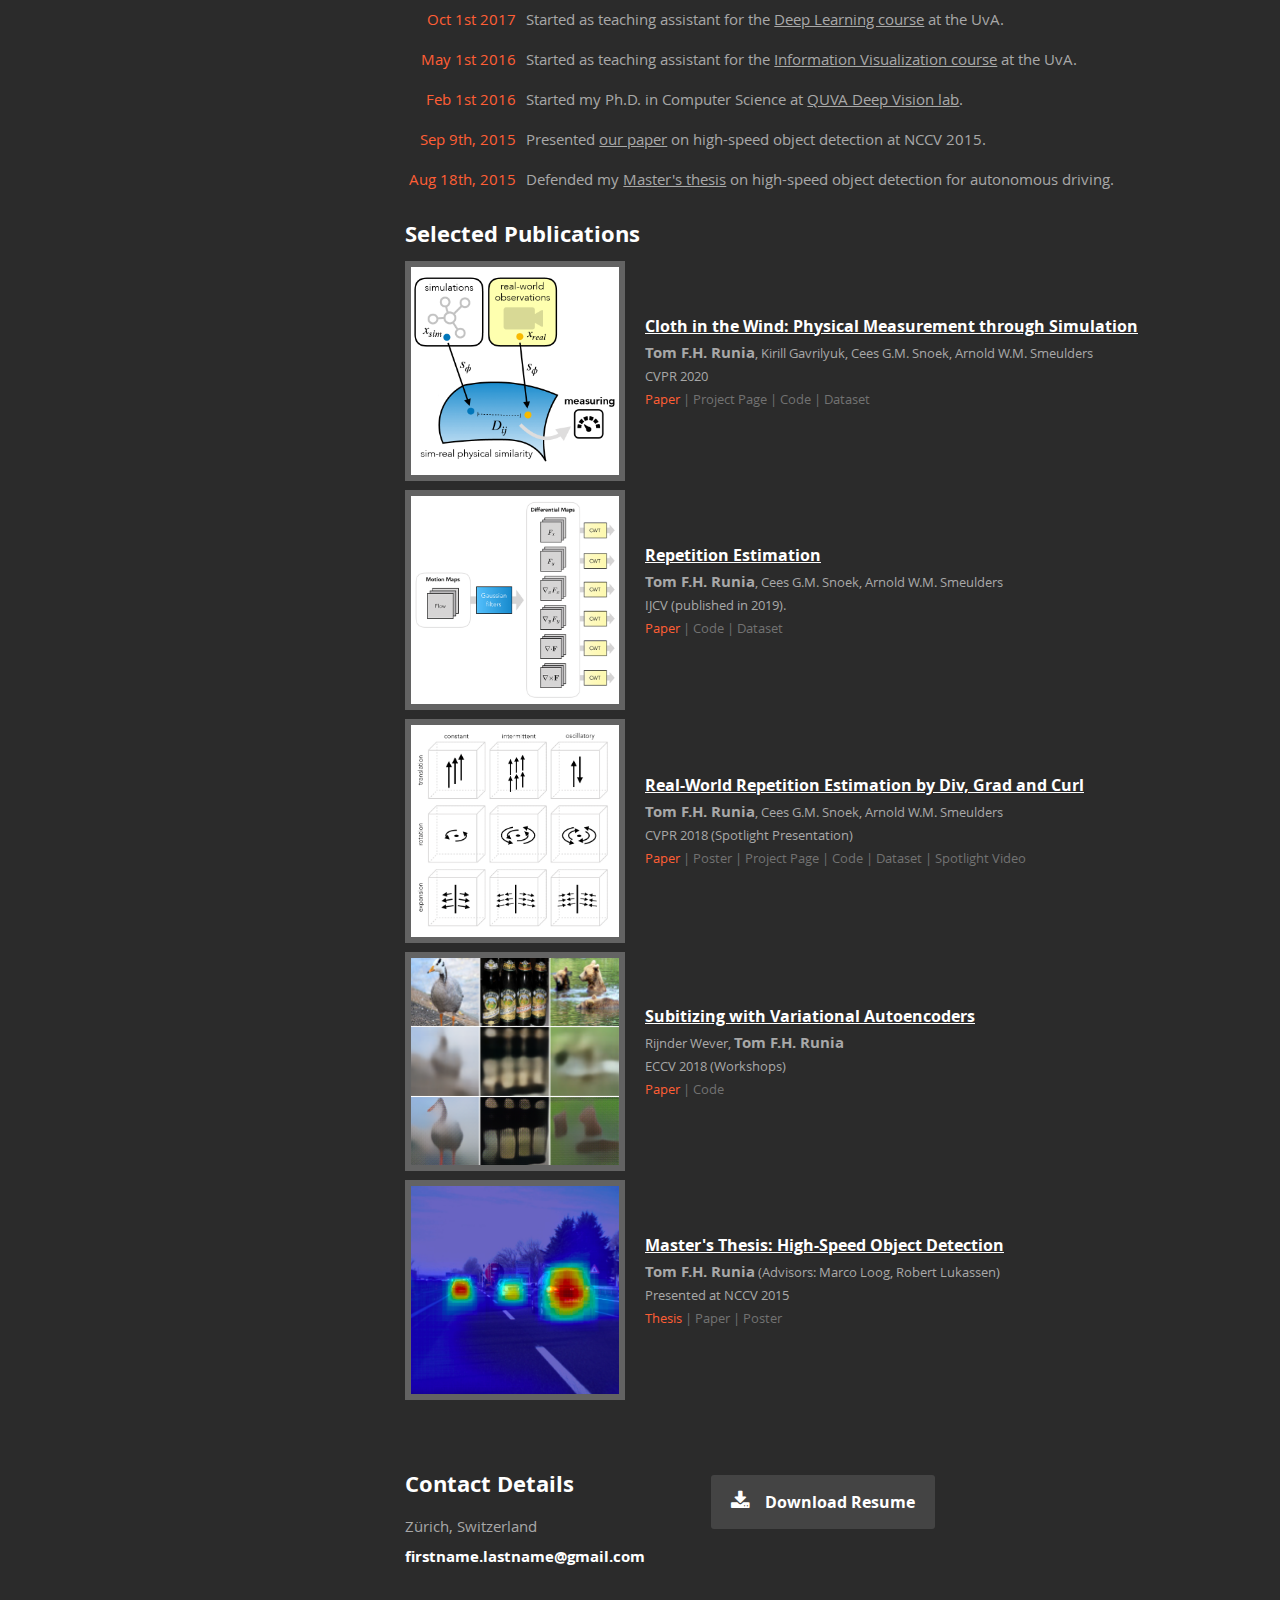
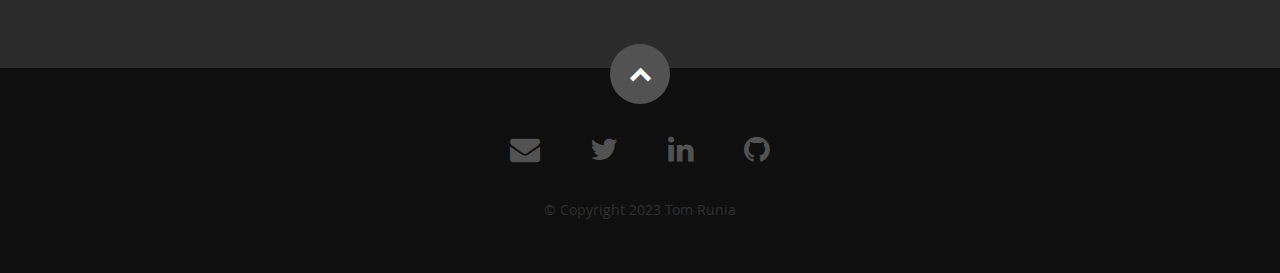
==== commit f524a7c1: "update" ====
--- a/index.html
+++ b/index.html
@@ -85,7 +85,7 @@
       <div class="row banner">
          <div class="banner-text">
             <h1 class="responsive-headline">I'm Tom Runia.</h1>
-            <h3>Computer Vision and Machine Learning</h3>
+            <h3>Computer Vision and Machine Learning at &#63743;</h3>
             <hr />
             <ul class="social">
                <li><script>document.write("<a href='" + mttext + "'>");</script><i class="fa fa-envelope"></i></a></li>
@@ -291,7 +291,7 @@
 
                   <h2>Contact Details</h2>
                   <p class="address">
-                     <span>Z&uuml;rich / Amsterdam<br/></span>
+                     <span>Z&uuml;rich, Switzerland<br/></span>
                      <span><script>document.write("<strong><a href='" + "mail" + "to:" + username + "@" + hostname + "." + suffix + "'>" + linktext + "</a></strong>");</script></span>
 					   </p>
 
@@ -329,7 +329,7 @@
             </ul>
 
             <ul class="copyright">
-               <li>&copy; Copyright 2018 Tom Runia</li>
+               <li>&copy; Copyright 2023 Tom Runia</li>
             </ul>
 
          </div>
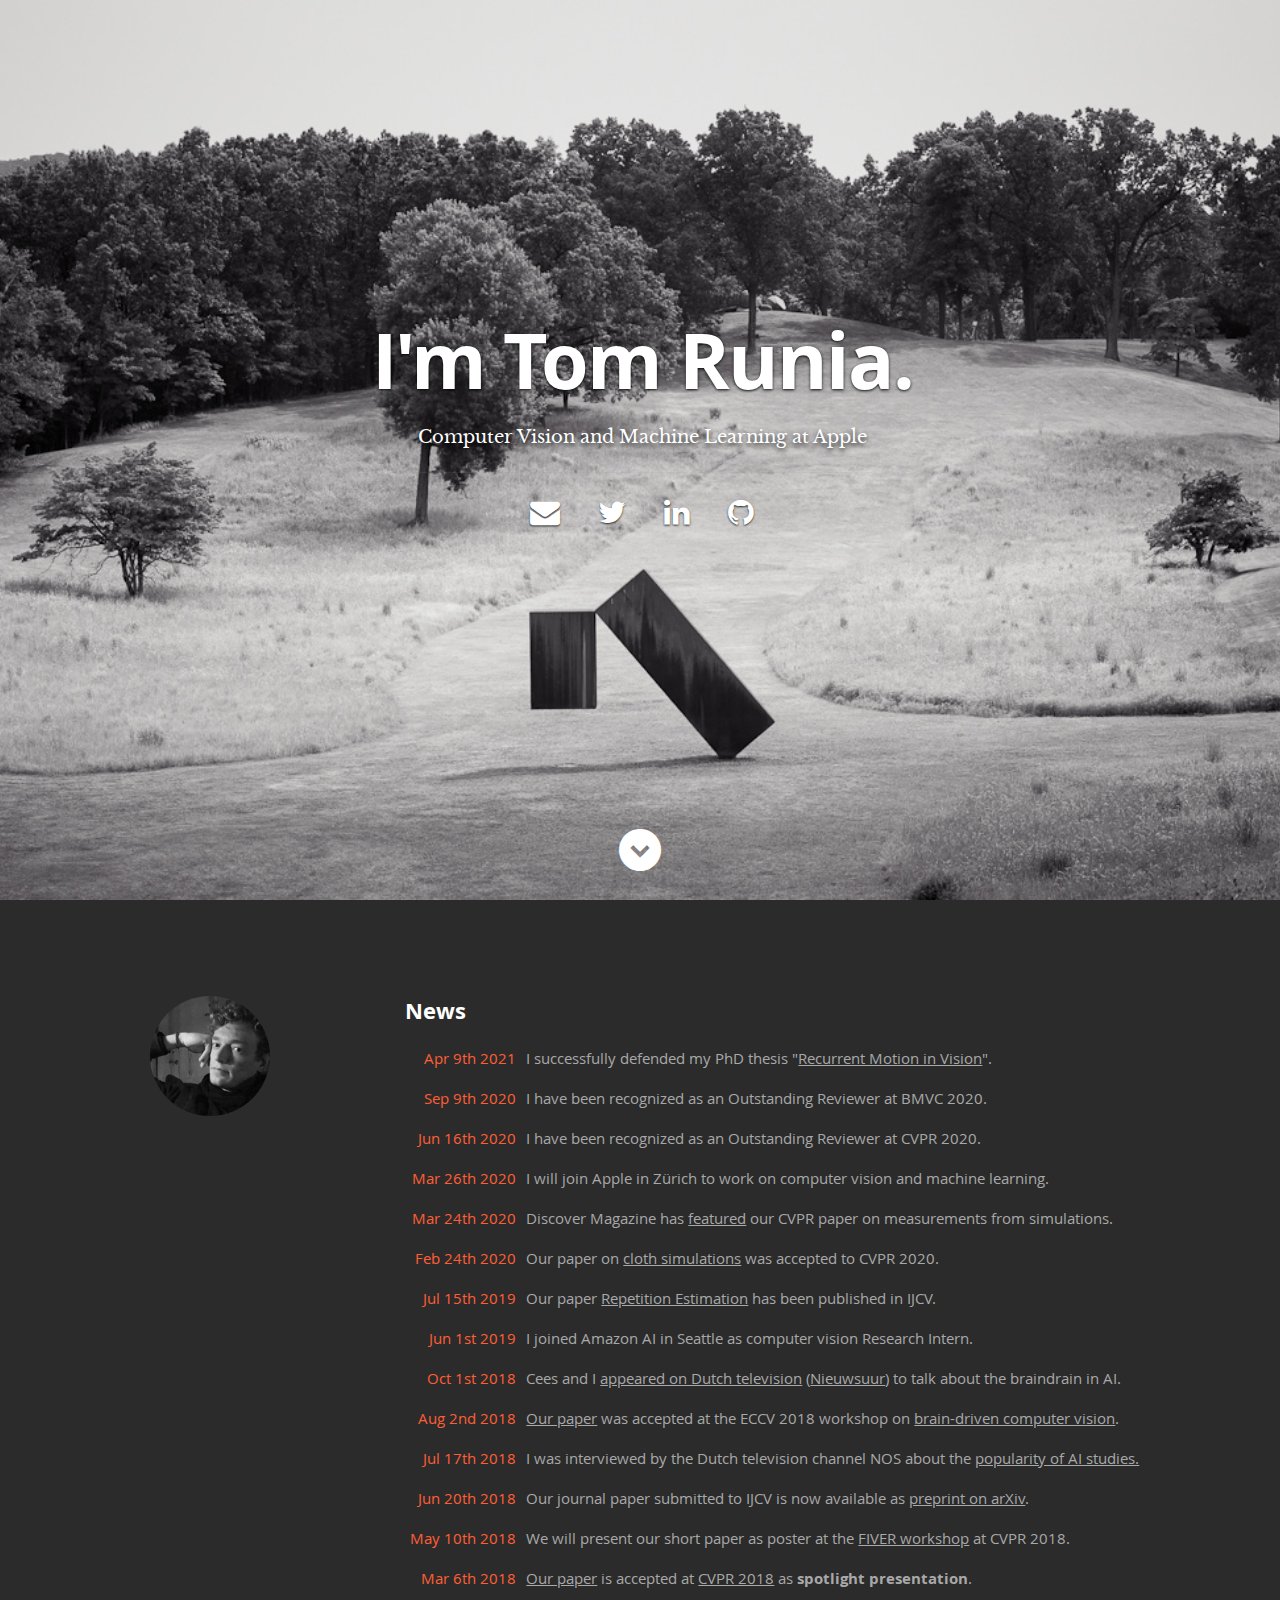
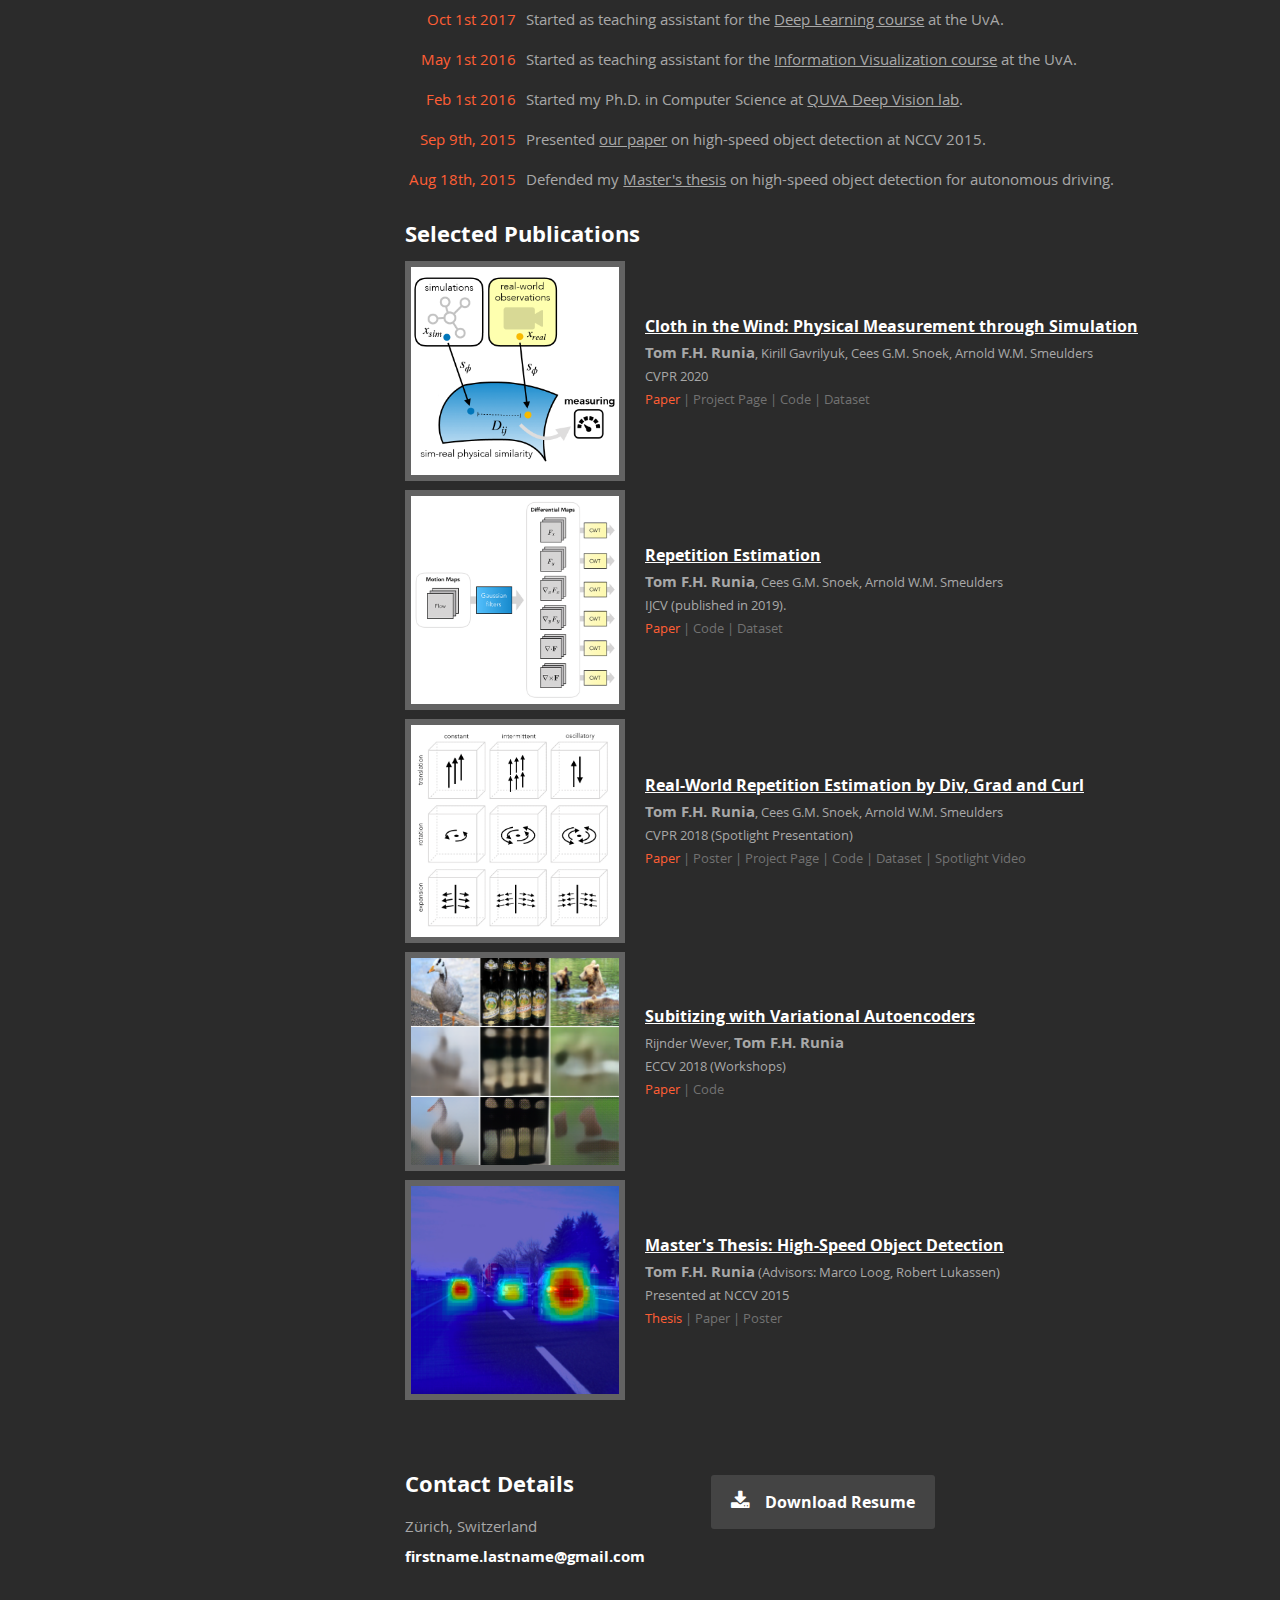
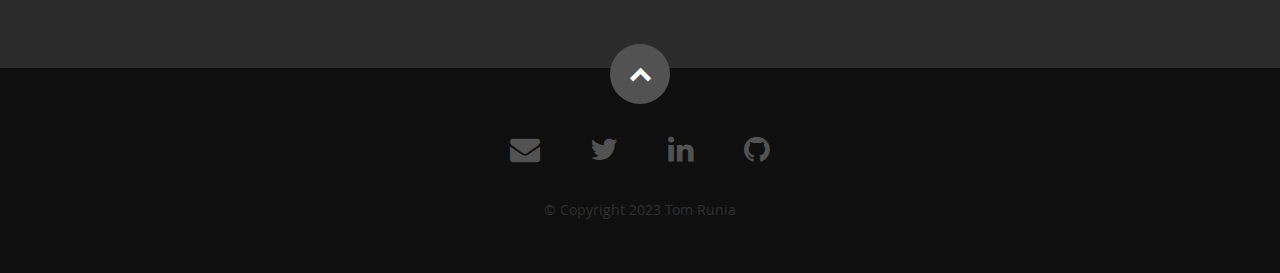
==== commit 2efceb32: "fix character" ====
--- a/index.html
+++ b/index.html
@@ -10,7 +10,7 @@
 	<title>Tom Runia | Computer Vision &amp; Machine Learning</title>
 
    <meta name="keywords" content="Deep Learning, Tom, Runia, Delft, University, Academic, Amsterdam, QUVA, Qualcomm, Research, Machine Learning, Computer Vision, Neural Networks, Video Analysis, Counting, Publications, Multimedia, Detector, Images, Video, Lab, Apple, Zurich, Switzerland">
-	<meta name="description" content="Tom Runia&#039;s research on artificial intelligence @ University of Amsterdam.">
+	<meta name="description" content="Tom Runia &ndash; Machine Learning and Computer Vision.">
 	<meta name="author" content="Tom Runia">
 
    <!-- Mobile Specific Metas
@@ -85,13 +85,12 @@
       <div class="row banner">
          <div class="banner-text">
             <h1 class="responsive-headline">I'm Tom Runia.</h1>
-            <h3>Computer Vision and Machine Learning at &#63743;</h3>
+            <h3>Computer Vision and Machine Learning at Apple</h3>
             <hr />
             <ul class="social">
                <li><script>document.write("<a href='" + mttext + "'>");</script><i class="fa fa-envelope"></i></a></li>
                <li><a href="https://twitter.com/tomrunia" title="Twitter"><i class="fa fa-twitter"></i></a></li>
                <li><a href="https://www.linkedin.com/in/tom-runia-29448435" title="LinkedIn"><i class="fa fa-linkedin"></i></a></li>
-               <!-- <li><a href="https://scholar.google.com/" title="Google Scholar"><i class="fa fa-graduation-cap"></i></a></li> -->
                <li><a href="https://github.com/tomrunia" title="GitHub"><i class="fa fa-github"></i></a></li>
             </ul>
 
